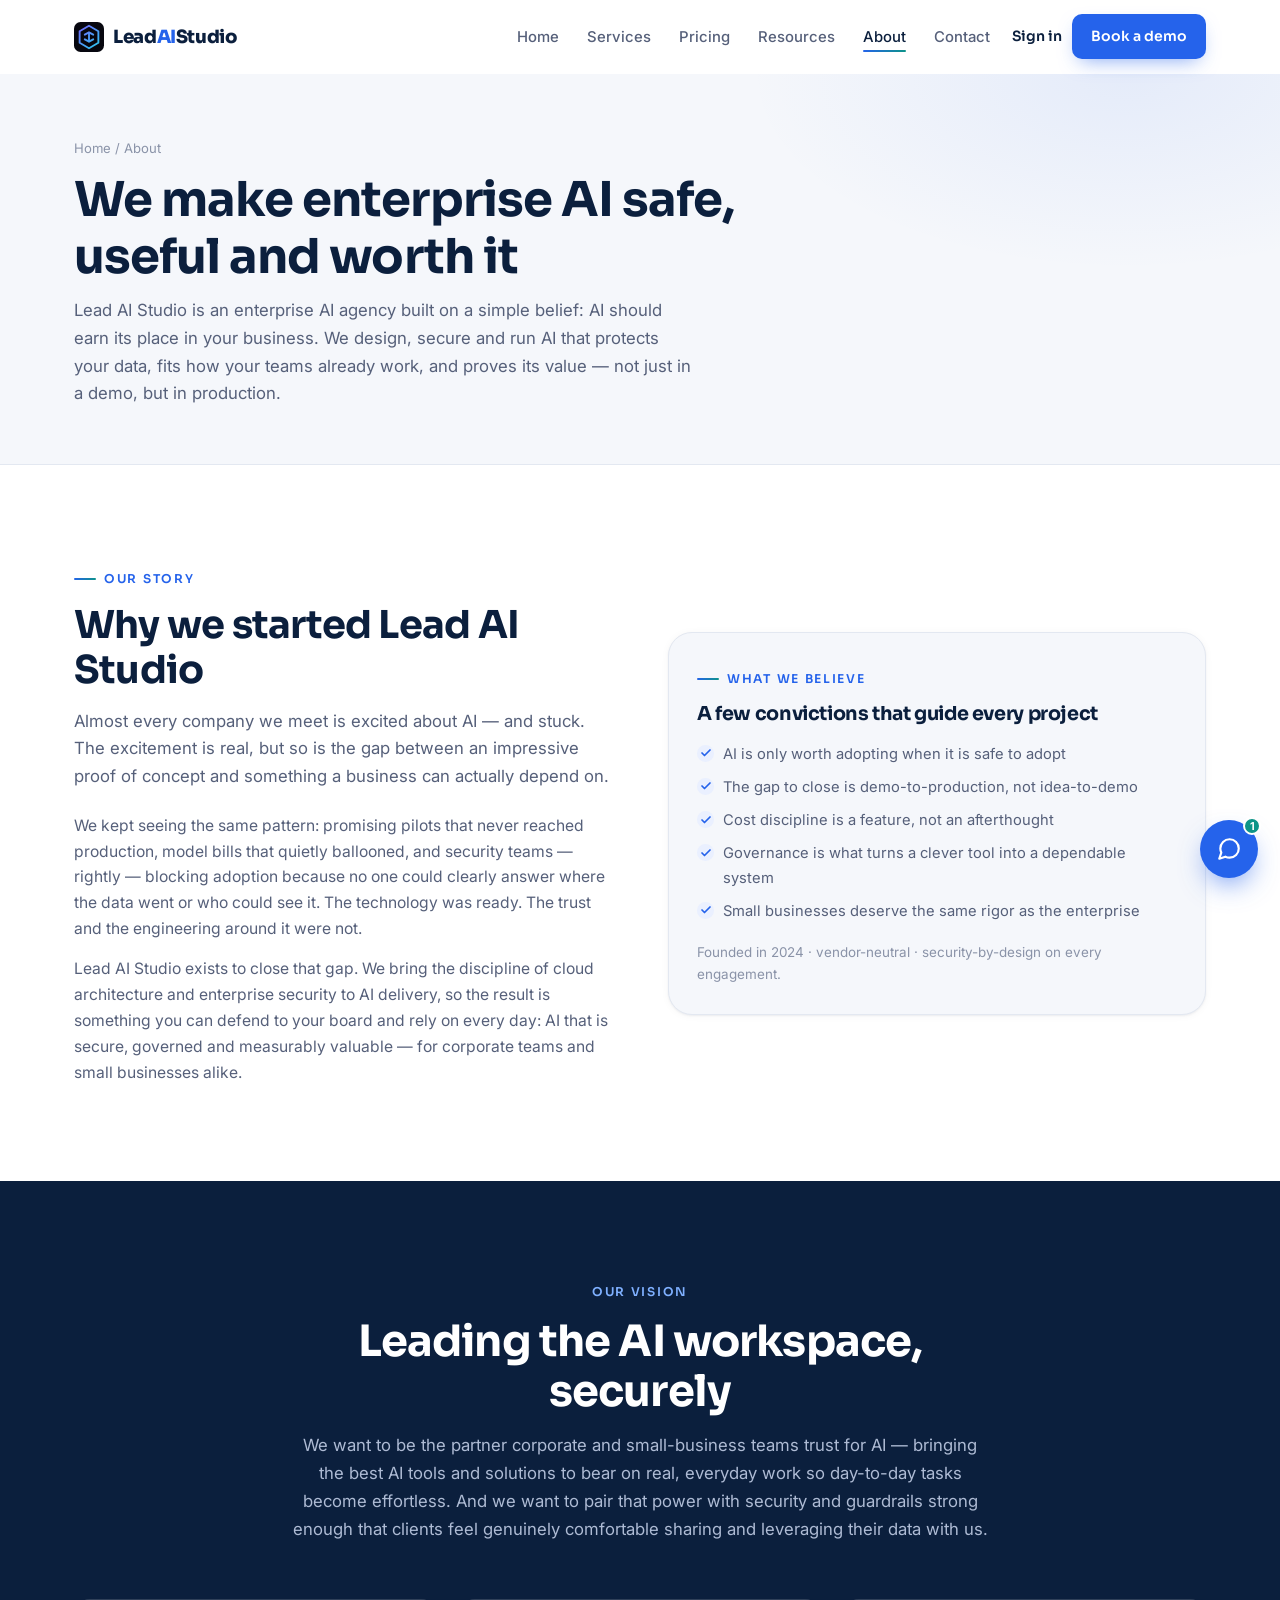
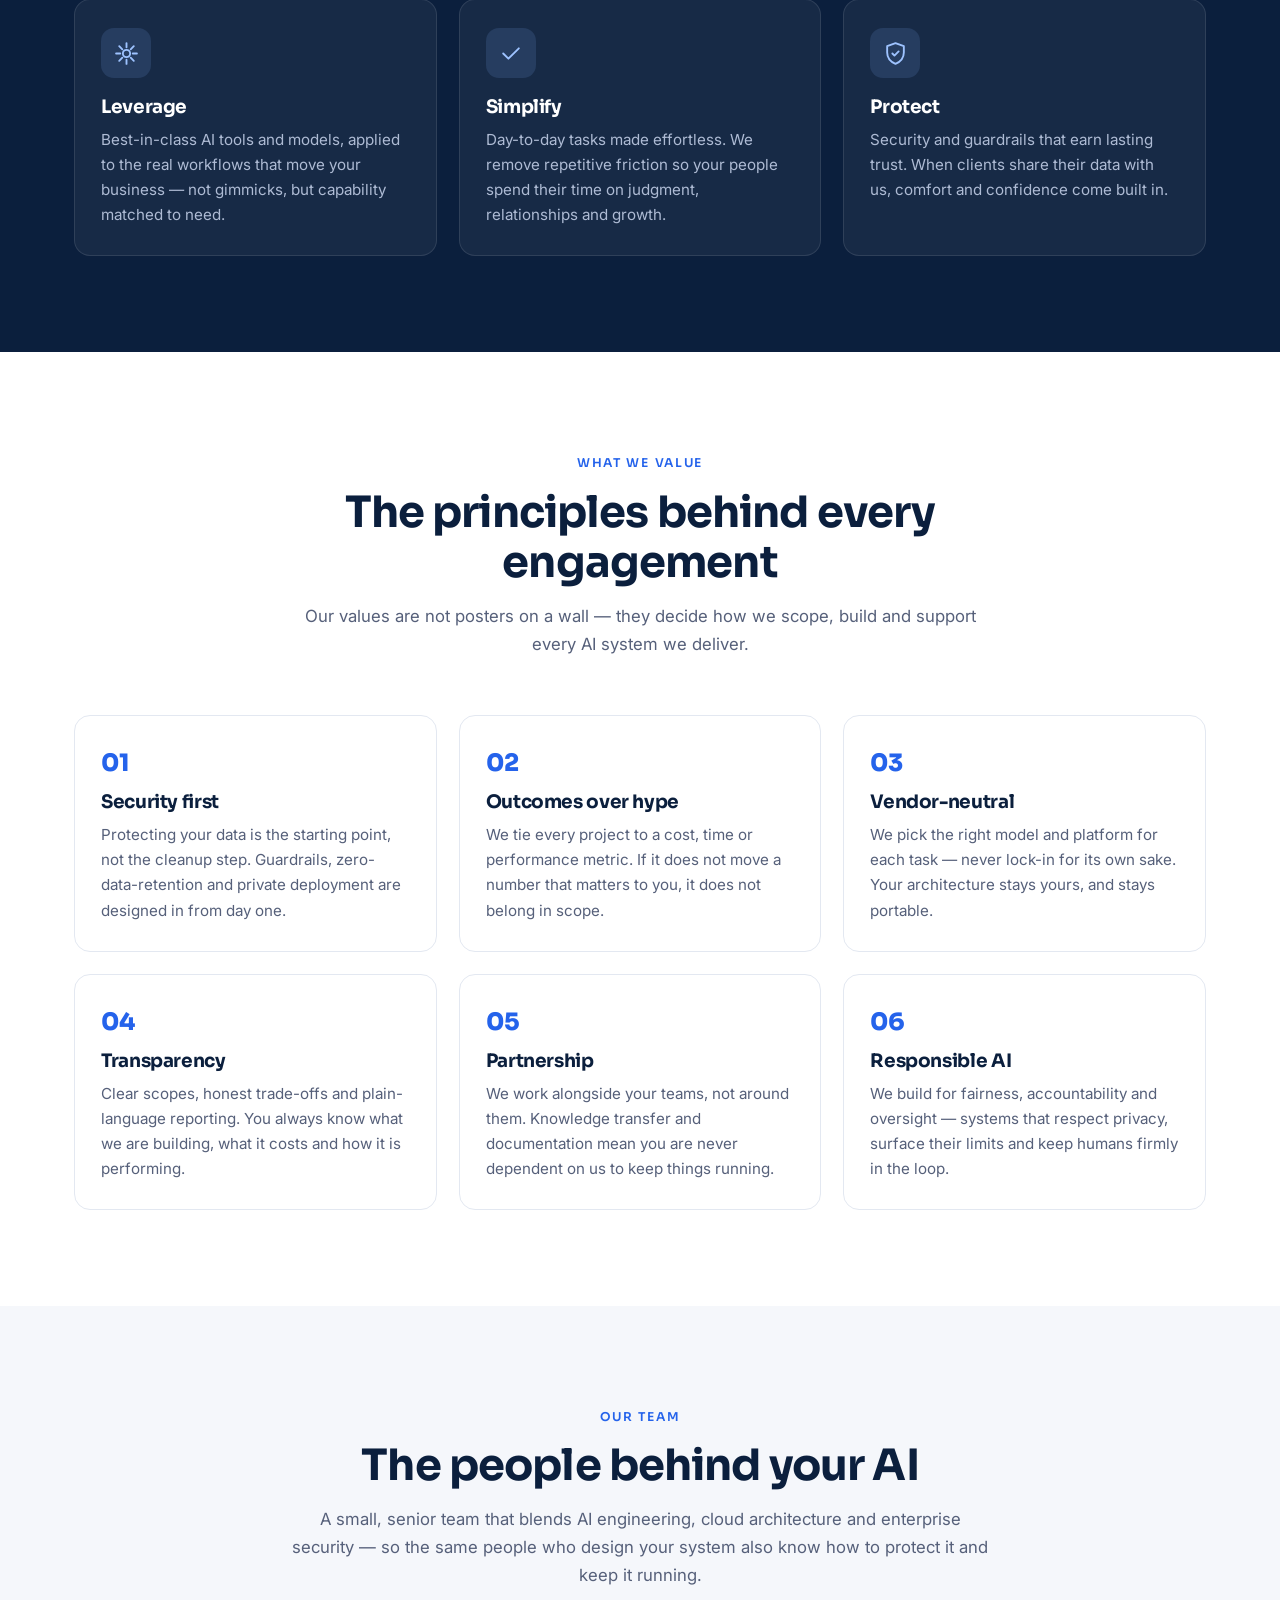
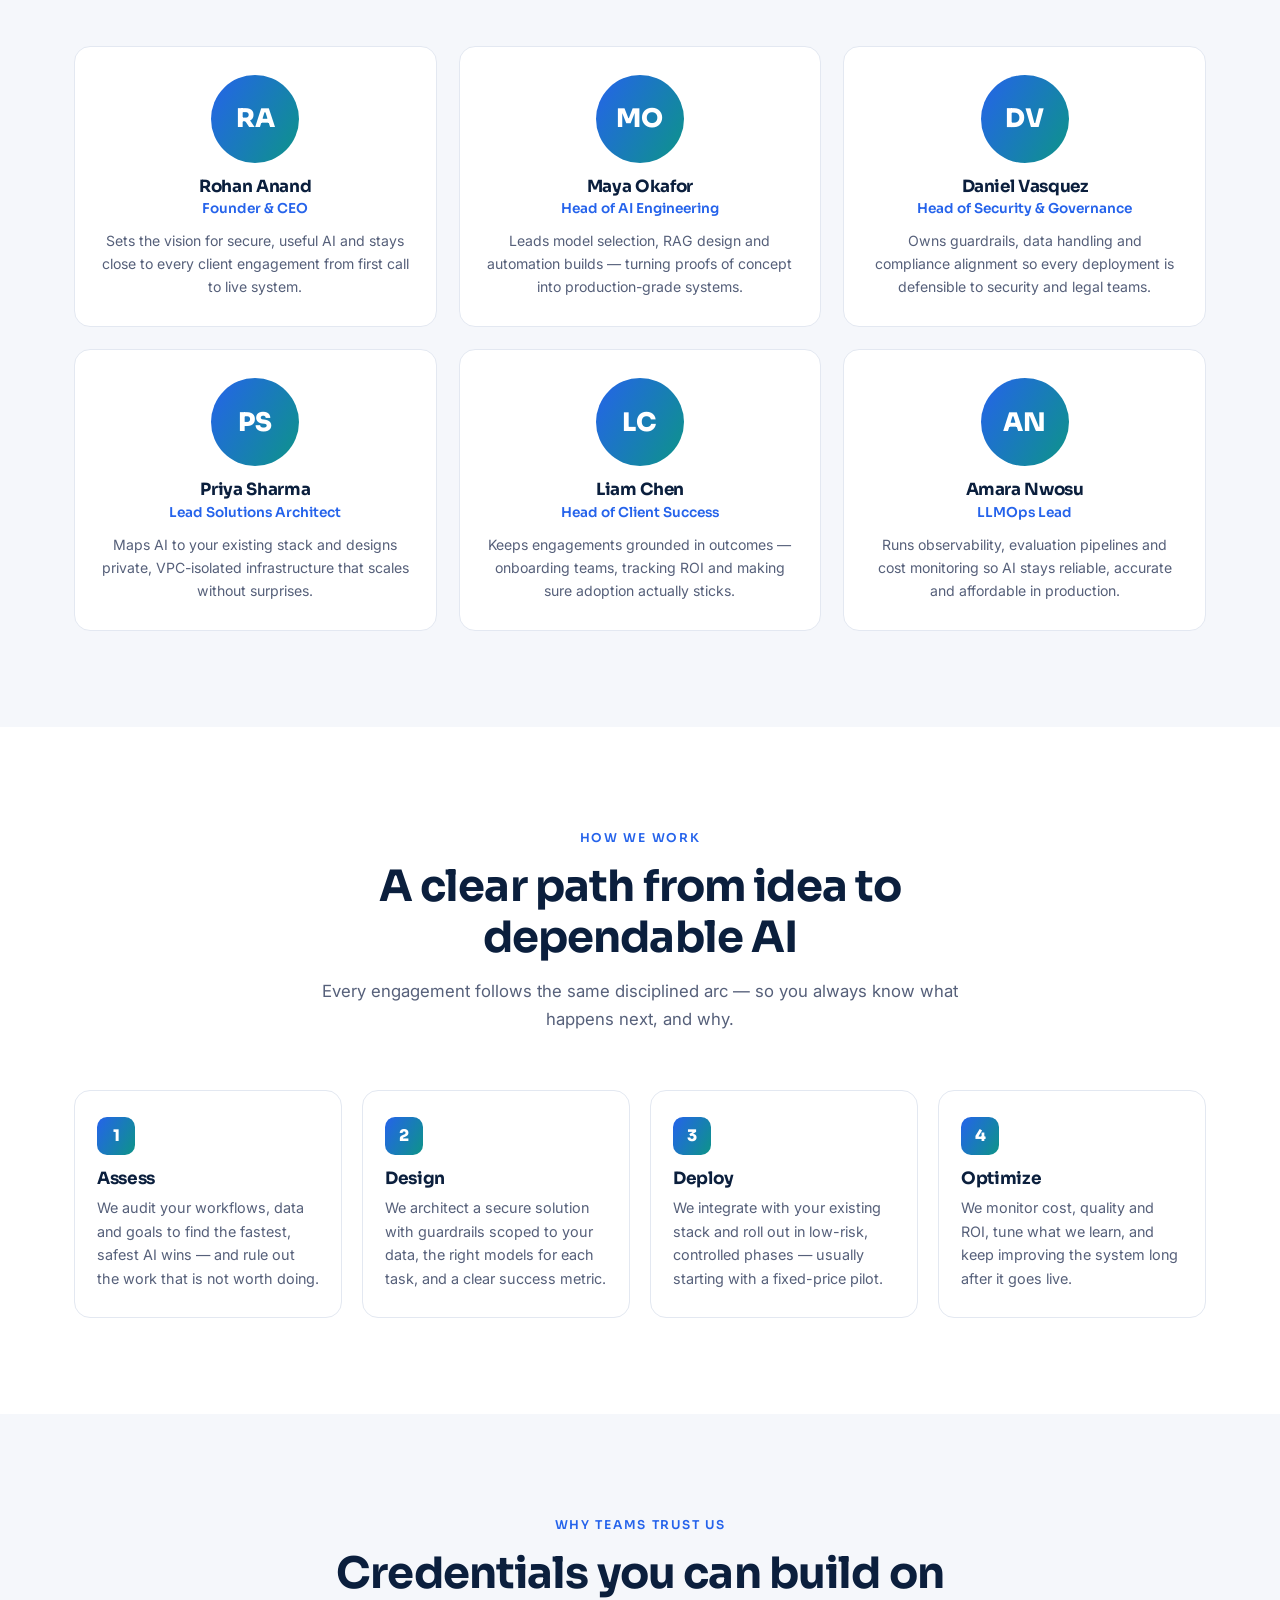
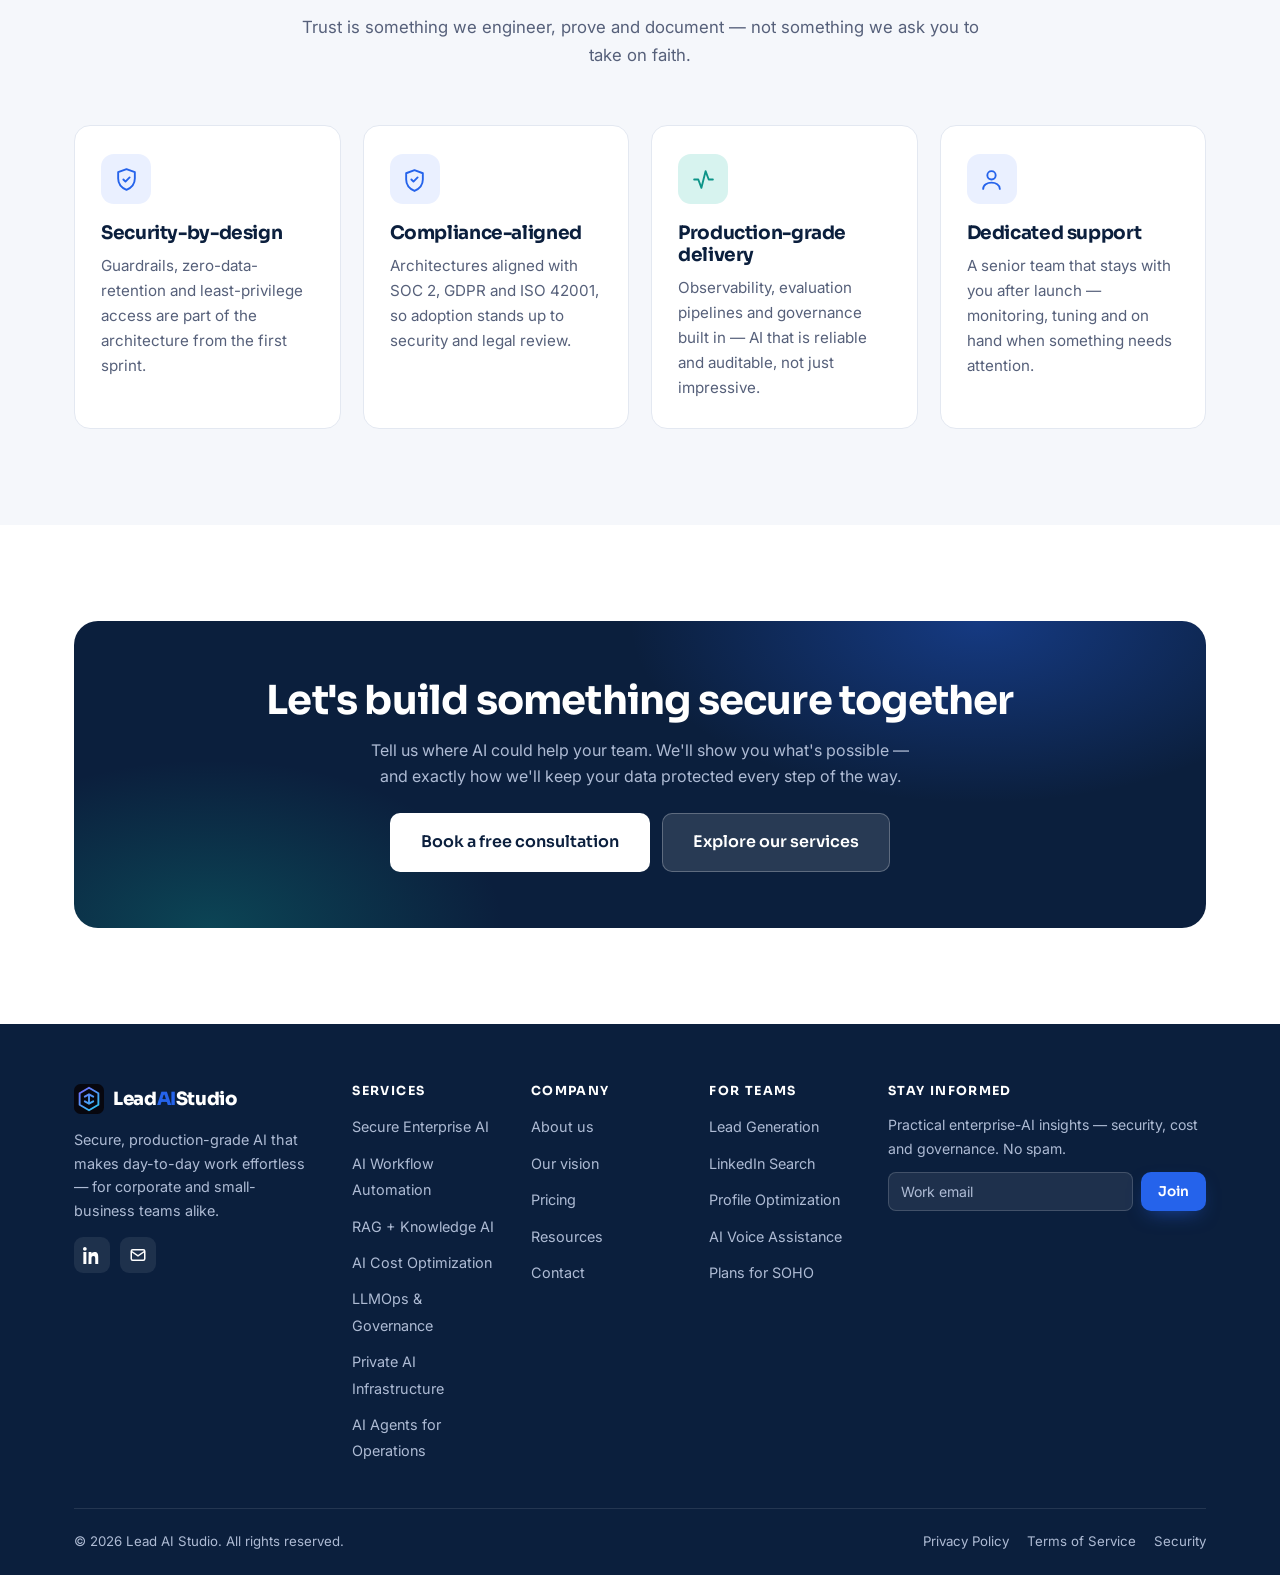
==== about.html @ 86e6932b "first commit" ====
<!DOCTYPE html>
<html lang="en">
<head>
  <meta charset="UTF-8" />
  <meta name="viewport" content="width=device-width, initial-scale=1.0" />
  <meta name="theme-color" content="#0b1f3d" />

  <title>About Lead AI Studio | Secure Enterprise AI, Built on Trust</title>
  <meta name="description" content="Meet Lead AI Studio — an enterprise AI agency closing the gap between demo and production with secure, governed, measurably valuable AI for corporate and SOHO teams." />
  <meta name="keywords" content="about Lead AI Studio, enterprise AI agency, secure AI partner, AI governance team, AI engineering, AI vision, AI values, responsible AI" />
  <meta name="author" content="Lead AI Studio" />
  <meta name="robots" content="index, follow, max-image-preview:large" />
  <link rel="canonical" href="https://www.leadaistudio.com/about.html" />

  <meta property="og:type" content="website" />
  <meta property="og:site_name" content="Lead AI Studio" />
  <meta property="og:title" content="About Lead AI Studio | Secure Enterprise AI, Built on Trust" />
  <meta property="og:description" content="We make enterprise AI safe, useful and worth it — closing the gap between demo and production with secure, governed AI for corporate and small-business teams." />
  <meta property="og:url" content="https://www.leadaistudio.com/about.html" />
  <meta property="og:image" content="https://www.leadaistudio.com/assets/img/og-cover.png" />
  <meta property="og:locale" content="en_US" />
  <meta name="twitter:card" content="summary_large_image" />
  <meta name="twitter:title" content="About Lead AI Studio | Secure Enterprise AI, Built on Trust" />
  <meta name="twitter:description" content="An enterprise AI agency built on trust — secure, governed and measurably valuable AI for corporate and small-business teams." />
  <meta name="twitter:image" content="https://www.leadaistudio.com/assets/img/og-cover.png" />

  <link rel="icon" href="favicon.svg" type="image/svg+xml" />
  <link rel="apple-touch-icon" href="favicon.svg" />
  <link rel="manifest" href="site.webmanifest" />

  <link rel="preconnect" href="https://fonts.googleapis.com" />
  <link rel="preconnect" href="https://fonts.gstatic.com" crossorigin />
  <link rel="stylesheet" href="https://fonts.googleapis.com/css2?family=Sora:wght@400;500;600;700;800&family=Inter:wght@400;500;600&display=swap" />
  <link rel="stylesheet" href="assets/css/styles.css" />

  <script type="application/ld+json">
  {
    "@context": "https://schema.org",
    "@type": "BreadcrumbList",
    "itemListElement": [
      { "@type": "ListItem", "position": 1, "name": "Home", "item": "https://www.leadaistudio.com/" },
      { "@type": "ListItem", "position": 2, "name": "About", "item": "https://www.leadaistudio.com/about.html" }
    ]
  }
  </script>
  <script type="application/ld+json">
  {
    "@context": "https://schema.org",
    "@type": "AboutPage",
    "name": "About Lead AI Studio",
    "url": "https://www.leadaistudio.com/about.html",
    "description": "How and why Lead AI Studio builds secure, governed and measurably valuable enterprise AI for corporate and small-business teams.",
    "mainEntity": {
      "@type": "Organization",
      "name": "Lead AI Studio",
      "url": "https://www.leadaistudio.com/",
      "logo": "https://www.leadaistudio.com/favicon.svg",
      "description": "Lead AI Studio is an enterprise AI agency delivering secure, production-grade AI: workflow automation, RAG knowledge AI, LLM cost optimization, LLMOps governance, private AI infrastructure and AI agents for operations.",
      "slogan": "Leading the AI workspace, securely.",
      "foundingDate": "2024",
      "knowsAbout": ["Enterprise AI", "AI security and guardrails", "LLMOps", "AI governance", "Cloud architecture", "AI cost optimization"],
      "sameAs": ["https://www.linkedin.com/company/lead-ai-studio"],
      "contactPoint": {
        "@type": "ContactPoint",
        "contactType": "Sales",
        "email": "hello@leadaistudio.com",
        "availableLanguage": ["English"]
      }
    }
  }
  </script>
</head>

<body>
  <a class="skip-link" href="#main">Skip to main content</a>

  <!-- ===================== HEADER ===================== -->
  <header class="site-header">
    <div class="container header-inner">
      <a class="brand" href="index.html" aria-label="Lead AI Studio home">
        <img src="favicon.svg" alt="" width="30" height="30" />
        <span class="brand-name">Lead<span class="brand-accent">AI</span>Studio</span>
      </a>
      <nav class="nav" aria-label="Primary">
        <ul class="nav-list">
          <li><a href="index.html">Home</a></li>
          <li><a href="services.html">Services</a></li>
          <li><a href="pricing.html">Pricing</a></li>
          <li><a href="resources.html">Resources</a></li>
          <li><a href="about.html" class="active">About</a></li>
          <li><a href="contact.html">Contact</a></li>
        </ul>
      </nav>
      <div class="header-actions">
        <a class="header-login" href="contact.html">Sign in</a>
        <a class="btn btn-primary" href="contact.html">Book a demo</a>
      </div>
      <button class="nav-toggle" aria-label="Toggle menu" aria-expanded="false">
        <span></span><span></span><span></span>
      </button>
    </div>
  </header>

  <main id="main">
    <!-- ===================== PAGE HERO ===================== -->
    <section class="page-hero">
      <div class="container">
        <nav class="breadcrumb" aria-label="Breadcrumb">
          <a href="index.html">Home</a> / <span>About</span>
        </nav>
        <h1>We make enterprise AI safe, useful and worth it</h1>
        <p>
          Lead AI Studio is an enterprise AI agency built on a simple belief: AI should
          earn its place in your business. We design, secure and run AI that protects your
          data, fits how your teams already work, and proves its value — not just in a demo,
          but in production.
        </p>
      </div>
    </section>

    <!-- ===================== MISSION / STORY ===================== -->
    <section class="section">
      <div class="container">
        <div class="split">
          <div class="reveal">
            <span class="eyebrow">Our story</span>
            <h2>Why we started Lead AI Studio</h2>
            <p class="section-lead">
              Almost every company we meet is excited about AI — and stuck. The excitement
              is real, but so is the gap between an impressive proof of concept and something
              a business can actually depend on.
            </p>
            <p style="color:var(--slate);font-size:.98rem;margin-bottom:14px">
              We kept seeing the same pattern: promising pilots that never reached production,
              model bills that quietly ballooned, and security teams — rightly — blocking
              adoption because no one could clearly answer where the data went or who could
              see it. The technology was ready. The trust and the engineering around it
              were not.
            </p>
            <p style="color:var(--slate);font-size:.98rem">
              Lead AI Studio exists to close that gap. We bring the discipline of cloud
              architecture and enterprise security to AI delivery, so the result is something
              you can defend to your board and rely on every day: AI that is secure, governed
              and measurably valuable — for corporate teams and small businesses alike.
            </p>
          </div>
          <div class="media-card reveal reveal-d1">
            <span class="eyebrow">What we believe</span>
            <h3 style="font-size:1.2rem;margin-bottom:16px">A few convictions that guide every project</h3>
            <ul class="feature-list">
              <li>AI is only worth adopting when it is safe to adopt</li>
              <li>The gap to close is demo-to-production, not idea-to-demo</li>
              <li>Cost discipline is a feature, not an afterthought</li>
              <li>Governance is what turns a clever tool into a dependable system</li>
              <li>Small businesses deserve the same rigor as the enterprise</li>
            </ul>
            <p style="color:var(--mute);font-size:.84rem;margin-top:18px">
              Founded in 2024 · vendor-neutral · security-by-design on every engagement.
            </p>
          </div>
        </div>
      </div>
    </section>

    <!-- ===================== VISION ===================== -->
    <section class="section band-dark" id="vision">
      <div class="container">
        <div class="section-head reveal">
          <span class="eyebrow">Our vision</span>
          <h2>Leading the AI workspace, securely</h2>
          <p class="section-lead">
            We want to be the partner corporate and small-business teams trust for AI —
            bringing the best AI tools and solutions to bear on real, everyday work so
            day-to-day tasks become effortless. And we want to pair that power with security
            and guardrails strong enough that clients feel genuinely comfortable sharing
            and leveraging their data with us.
          </p>
        </div>
        <div class="grid grid-3">
          <div class="card reveal" style="background:rgba(255,255,255,.05);border-color:rgba(255,255,255,.1)">
            <div class="card-icon" style="background:rgba(127,176,255,.14);color:#9ec3ff">
              <svg viewBox="0 0 24 24" fill="none" stroke="currentColor" stroke-width="1.8" stroke-linecap="round" stroke-linejoin="round"><path d="M12 2v4M12 18v4M2 12h4M18 12h4M5 5l3 3M16 16l3 3M19 5l-3 3M8 16l-3 3"/><circle cx="12" cy="12" r="3.5"/></svg>
            </div>
            <h3 style="color:#fff">Leverage</h3>
            <p style="color:var(--on-dark-soft)">Best-in-class AI tools and models, applied to the real workflows that move your business — not gimmicks, but capability matched to need.</p>
          </div>
          <div class="card reveal reveal-d1" style="background:rgba(255,255,255,.05);border-color:rgba(255,255,255,.1)">
            <div class="card-icon" style="background:rgba(127,176,255,.14);color:#9ec3ff">
              <svg viewBox="0 0 24 24" fill="none" stroke="currentColor" stroke-width="1.8" stroke-linecap="round" stroke-linejoin="round"><path d="M5 12l5 5L20 7"/></svg>
            </div>
            <h3 style="color:#fff">Simplify</h3>
            <p style="color:var(--on-dark-soft)">Day-to-day tasks made effortless. We remove repetitive friction so your people spend their time on judgment, relationships and growth.</p>
          </div>
          <div class="card reveal reveal-d2" style="background:rgba(255,255,255,.05);border-color:rgba(255,255,255,.1)">
            <div class="card-icon" style="background:rgba(127,176,255,.14);color:#9ec3ff">
              <svg viewBox="0 0 24 24" fill="none" stroke="currentColor" stroke-width="1.8" stroke-linecap="round" stroke-linejoin="round"><path d="M12 2 4 5v6c0 5 3.5 9 8 11 4.5-2 8-6 8-11V5l-8-3Z"/><path d="m9 12 2 2 4-4"/></svg>
            </div>
            <h3 style="color:#fff">Protect</h3>
            <p style="color:var(--on-dark-soft)">Security and guardrails that earn lasting trust. When clients share their data with us, comfort and confidence come built in.</p>
          </div>
        </div>
      </div>
    </section>

    <!-- ===================== VALUES ===================== -->
    <section class="section">
      <div class="container">
        <div class="section-head reveal">
          <span class="eyebrow">What we value</span>
          <h2>The principles behind every engagement</h2>
          <p class="section-lead">
            Our values are not posters on a wall — they decide how we scope, build and
            support every AI system we deliver.
          </p>
        </div>
        <div class="grid grid-3">
          <div class="card value-card reveal">
            <div class="card-num">01</div>
            <h3>Security first</h3>
            <p>Protecting your data is the starting point, not the cleanup step. Guardrails, zero-data-retention and private deployment are designed in from day one.</p>
          </div>
          <div class="card value-card reveal reveal-d1">
            <div class="card-num">02</div>
            <h3>Outcomes over hype</h3>
            <p>We tie every project to a cost, time or performance metric. If it does not move a number that matters to you, it does not belong in scope.</p>
          </div>
          <div class="card value-card reveal reveal-d2">
            <div class="card-num">03</div>
            <h3>Vendor-neutral</h3>
            <p>We pick the right model and platform for each task — never lock-in for its own sake. Your architecture stays yours, and stays portable.</p>
          </div>
          <div class="card value-card reveal">
            <div class="card-num">04</div>
            <h3>Transparency</h3>
            <p>Clear scopes, honest trade-offs and plain-language reporting. You always know what we are building, what it costs and how it is performing.</p>
          </div>
          <div class="card value-card reveal reveal-d1">
            <div class="card-num">05</div>
            <h3>Partnership</h3>
            <p>We work alongside your teams, not around them. Knowledge transfer and documentation mean you are never dependent on us to keep things running.</p>
          </div>
          <div class="card value-card reveal reveal-d2">
            <div class="card-num">06</div>
            <h3>Responsible AI</h3>
            <p>We build for fairness, accountability and oversight — systems that respect privacy, surface their limits and keep humans firmly in the loop.</p>
          </div>
        </div>
      </div>
    </section>

    <!-- ===================== TEAM ===================== -->
    <section class="section bg-soft">
      <div class="container">
        <div class="section-head reveal">
          <span class="eyebrow">Our team</span>
          <h2>The people behind your AI</h2>
          <p class="section-lead">
            A small, senior team that blends AI engineering, cloud architecture and
            enterprise security — so the same people who design your system also know
            how to protect it and keep it running.
          </p>
        </div>
        <div class="grid grid-3">
          <div class="card team-card reveal">
            <div class="team-avatar">RA</div>
            <h3>Rohan Anand</h3>
            <p class="role">Founder &amp; CEO</p>
            <p>Sets the vision for secure, useful AI and stays close to every client engagement from first call to live system.</p>
          </div>
          <div class="card team-card reveal reveal-d1">
            <div class="team-avatar">MO</div>
            <h3>Maya Okafor</h3>
            <p class="role">Head of AI Engineering</p>
            <p>Leads model selection, RAG design and automation builds — turning proofs of concept into production-grade systems.</p>
          </div>
          <div class="card team-card reveal reveal-d2">
            <div class="team-avatar">DV</div>
            <h3>Daniel Vasquez</h3>
            <p class="role">Head of Security &amp; Governance</p>
            <p>Owns guardrails, data handling and compliance alignment so every deployment is defensible to security and legal teams.</p>
          </div>
          <div class="card team-card reveal">
            <div class="team-avatar">PS</div>
            <h3>Priya Sharma</h3>
            <p class="role">Lead Solutions Architect</p>
            <p>Maps AI to your existing stack and designs private, VPC-isolated infrastructure that scales without surprises.</p>
          </div>
          <div class="card team-card reveal reveal-d1">
            <div class="team-avatar">LC</div>
            <h3>Liam Chen</h3>
            <p class="role">Head of Client Success</p>
            <p>Keeps engagements grounded in outcomes — onboarding teams, tracking ROI and making sure adoption actually sticks.</p>
          </div>
          <div class="card team-card reveal reveal-d2">
            <div class="team-avatar">AN</div>
            <h3>Amara Nwosu</h3>
            <p class="role">LLMOps Lead</p>
            <p>Runs observability, evaluation pipelines and cost monitoring so AI stays reliable, accurate and affordable in production.</p>
          </div>
        </div>
      </div>
    </section>

    <!-- ===================== HOW WE WORK ===================== -->
    <section class="section">
      <div class="container">
        <div class="section-head reveal">
          <span class="eyebrow">How we work</span>
          <h2>A clear path from idea to dependable AI</h2>
          <p class="section-lead">
            Every engagement follows the same disciplined arc — so you always know what
            happens next, and why.
          </p>
        </div>
        <div class="steps">
          <div class="step reveal">
            <div class="step-num">1</div>
            <h3>Assess</h3>
            <p>We audit your workflows, data and goals to find the fastest, safest AI wins — and rule out the work that is not worth doing.</p>
          </div>
          <div class="step reveal reveal-d1">
            <div class="step-num">2</div>
            <h3>Design</h3>
            <p>We architect a secure solution with guardrails scoped to your data, the right models for each task, and a clear success metric.</p>
          </div>
          <div class="step reveal reveal-d2">
            <div class="step-num">3</div>
            <h3>Deploy</h3>
            <p>We integrate with your existing stack and roll out in low-risk, controlled phases — usually starting with a fixed-price pilot.</p>
          </div>
          <div class="step reveal reveal-d3">
            <div class="step-num">4</div>
            <h3>Optimize</h3>
            <p>We monitor cost, quality and ROI, tune what we learn, and keep improving the system long after it goes live.</p>
          </div>
        </div>
      </div>
    </section>

    <!-- ===================== TRUST / CREDENTIALS ===================== -->
    <section class="section bg-soft">
      <div class="container">
        <div class="section-head reveal">
          <span class="eyebrow">Why teams trust us</span>
          <h2>Credentials you can build on</h2>
          <p class="section-lead">
            Trust is something we engineer, prove and document — not something we ask you
            to take on faith.
          </p>
        </div>
        <div class="grid grid-4">
          <div class="card reveal">
            <div class="card-icon"><svg viewBox="0 0 24 24" fill="none" stroke="currentColor" stroke-width="1.8" stroke-linecap="round" stroke-linejoin="round"><path d="M12 2 4 5v6c0 5 3.5 9 8 11 4.5-2 8-6 8-11V5l-8-3Z"/><path d="m9 12 2 2 4-4"/></svg></div>
            <h3>Security-by-design</h3>
            <p>Guardrails, zero-data-retention and least-privilege access are part of the architecture from the first sprint.</p>
          </div>
          <div class="card reveal reveal-d1">
            <div class="card-icon"><svg viewBox="0 0 24 24" fill="none" stroke="currentColor" stroke-width="1.8" stroke-linecap="round" stroke-linejoin="round"><path d="M9 12l2 2 4-4"/><path d="M12 3 4 6v6c0 5 3.5 9 8 11 4.5-2 8-6 8-11V6l-8-3Z"/></svg></div>
            <h3>Compliance-aligned</h3>
            <p>Architectures aligned with SOC 2, GDPR and ISO 42001, so adoption stands up to security and legal review.</p>
          </div>
          <div class="card reveal reveal-d2">
            <div class="card-icon teal"><svg viewBox="0 0 24 24" fill="none" stroke="currentColor" stroke-width="1.8" stroke-linecap="round" stroke-linejoin="round"><path d="M3 12h4l3 8 4-16 3 8h4"/></svg></div>
            <h3>Production-grade delivery</h3>
            <p>Observability, evaluation pipelines and governance built in — AI that is reliable and auditable, not just impressive.</p>
          </div>
          <div class="card reveal reveal-d3">
            <div class="card-icon"><svg viewBox="0 0 24 24" fill="none" stroke="currentColor" stroke-width="1.8" stroke-linecap="round" stroke-linejoin="round"><circle cx="12" cy="8" r="4"/><path d="M4 21c0-4 4-6 8-6s8 2 8 6"/></svg></div>
            <h3>Dedicated support</h3>
            <p>A senior team that stays with you after launch — monitoring, tuning and on hand when something needs attention.</p>
          </div>
        </div>
      </div>
    </section>

    <!-- ===================== CTA ===================== -->
    <section class="section">
      <div class="container">
        <div class="cta-band reveal">
          <h2>Let's build something secure together</h2>
          <p>Tell us where AI could help your team. We'll show you what's possible — and exactly how we'll keep your data protected every step of the way.</p>
          <div class="cta-actions">
            <a class="btn btn-white btn-lg" href="contact.html">Book a free consultation</a>
            <a class="btn btn-light btn-lg" href="services.html">Explore our services</a>
          </div>
        </div>
      </div>
    </section>
  </main>

  <!-- ===================== FOOTER ===================== -->
  <footer class="site-footer">
    <div class="container">
      <div class="footer-grid">
        <div class="footer-brand">
          <a class="brand" href="index.html" aria-label="Lead AI Studio home">
            <img src="favicon.svg" alt="" width="30" height="30" />
            <span class="brand-name">Lead<span class="brand-accent">AI</span>Studio</span>
          </a>
          <p>Secure, production-grade AI that makes day-to-day work effortless — for corporate and small-business teams alike.</p>
          <div class="footer-social">
            <a href="https://www.linkedin.com/company/lead-ai-studio" target="_blank" rel="noopener" aria-label="LinkedIn">
              <svg viewBox="0 0 24 24" fill="currentColor"><path d="M4.98 3.5A2.5 2.5 0 1 1 0 3.5a2.5 2.5 0 0 1 4.98 0ZM.5 8h4V24h-4Zm7 0h3.8v2.2h.05c.53-1 1.83-2.2 3.95-2.2 4.2 0 5 2.77 5 6.37V24h-4v-7c0-1.67-.03-3.8-2.32-3.8-2.32 0-2.68 1.8-2.68 3.67V24h-4Z"/></svg>
            </a>
            <a href="mailto:hello@leadaistudio.com" aria-label="Email">
              <svg viewBox="0 0 24 24" fill="none" stroke="currentColor" stroke-width="2"><rect x="3" y="5" width="18" height="14" rx="2"/><path d="m3 7 9 6 9-6"/></svg>
            </a>
          </div>
        </div>
        <nav class="footer-col" aria-label="Services">
          <h3>Services</h3>
          <ul>
            <li><a href="services.html#secure-ai">Secure Enterprise AI</a></li>
            <li><a href="services.html#automation">AI Workflow Automation</a></li>
            <li><a href="services.html#rag">RAG + Knowledge AI</a></li>
            <li><a href="services.html#cost">AI Cost Optimization</a></li>
            <li><a href="services.html#llmops">LLMOps &amp; Governance</a></li>
            <li><a href="services.html#infrastructure">Private AI Infrastructure</a></li>
            <li><a href="services.html#agents">AI Agents for Operations</a></li>
          </ul>
        </nav>
        <nav class="footer-col" aria-label="Company">
          <h3>Company</h3>
          <ul>
            <li><a href="about.html">About us</a></li>
            <li><a href="about.html#vision">Our vision</a></li>
            <li><a href="pricing.html">Pricing</a></li>
            <li><a href="resources.html">Resources</a></li>
            <li><a href="contact.html">Contact</a></li>
          </ul>
        </nav>
        <nav class="footer-col" aria-label="Solutions">
          <h3>For teams</h3>
          <ul>
            <li><a href="services.html#growth">Lead Generation</a></li>
            <li><a href="services.html#growth">LinkedIn Search</a></li>
            <li><a href="services.html#growth">Profile Optimization</a></li>
            <li><a href="services.html#growth">AI Voice Assistance</a></li>
            <li><a href="pricing.html">Plans for SOHO</a></li>
          </ul>
        </nav>
        <div class="footer-col footer-news">
          <h3>Stay informed</h3>
          <p>Practical enterprise-AI insights — security, cost and governance. No spam.</p>
          <form data-validate data-success="You're subscribed — thank you!">
            <input type="email" placeholder="Work email" aria-label="Work email" required />
            <button class="btn btn-primary btn-sm" type="submit">Join</button>
          </form>
          <p class="form-note" style="margin-top:8px"></p>
        </div>
      </div>
    </div>
    <div class="container">
      <div class="footer-bottom">
        <p>&copy; <span data-year>2026</span> Lead AI Studio. All rights reserved.</p>
        <div class="footer-legal">
          <a href="#">Privacy Policy</a>
          <a href="#">Terms of Service</a>
          <a href="#">Security</a>
        </div>
      </div>
    </div>
  </footer>

  <script src="assets/js/main.js" defer></script>
  <script src="assets/js/chatbot.js" defer></script>
</body>
</html>
---- assets/css/styles.css ----
/* ===================================================================
   Lead AI Studio — design system (light corporate theme)
   Covers every page: home, services, pricing, about, resources, contact
   =================================================================== */

:root {
  /* surfaces */
  --bg:        #ffffff;
  --bg-soft:   #f5f7fb;
  --bg-tint:   #eef2fc;
  --navy:      #0b1f3d;   /* dark sections + headings */
  --navy-2:    #112a52;

  /* text */
  --ink:       #1a2336;
  --slate:     #56607a;
  --mute:      #8a93a8;
  --on-dark:   #e8eef9;
  --on-dark-soft: #aebbd4;

  /* brand */
  --blue:      #2563eb;
  --blue-700:  #1d4ed8;
  --blue-50:   #eaf0ff;
  --teal:      #0d9488;
  --amber:     #d97706;

  /* lines */
  --border:    #e3e8f1;
  --border-2:  #d3dae7;

  --grad:      linear-gradient(120deg, #2563eb 0%, #0d9488 100%);

  --radius:    16px;
  --radius-sm: 10px;
  --radius-lg: 24px;
  --shadow-sm: 0 1px 2px rgba(11, 31, 61, .06), 0 1px 8px rgba(11, 31, 61, .04);
  --shadow:    0 12px 30px -12px rgba(11, 31, 61, .18);
  --shadow-lg: 0 30px 60px -24px rgba(11, 31, 61, .28);

  --maxw:      1180px;
  --ease:      cubic-bezier(.22, 1, .36, 1);

  --font-head: 'Sora', system-ui, -apple-system, sans-serif;
  --font-body: 'Inter', system-ui, -apple-system, sans-serif;
}

/* ------------------------- reset ------------------------- */
*, *::before, *::after { box-sizing: border-box; margin: 0; padding: 0; }
html { scroll-behavior: smooth; -webkit-text-size-adjust: 100%; }
body {
  font-family: var(--font-body);
  background: var(--bg);
  color: var(--ink);
  line-height: 1.65;
  overflow-x: hidden;
  -webkit-font-smoothing: antialiased;
}
img, svg { display: block; max-width: 100%; }
a { color: inherit; text-decoration: none; }
ul { list-style: none; }
button { font-family: inherit; }
h1, h2, h3, h4 { font-family: var(--font-head); line-height: 1.18; font-weight: 700; letter-spacing: -0.02em; color: var(--navy); }
::selection { background: rgba(37, 99, 235, .18); }
:focus-visible { outline: 2px solid var(--blue); outline-offset: 3px; border-radius: 6px; }

.skip-link {
  position: absolute; left: -999px; top: 0; z-index: 999;
  background: var(--blue); color: #fff; padding: 10px 18px; border-radius: 0 0 10px 0;
}
.skip-link:focus { left: 0; }

/* ------------------------- layout helpers ------------------------- */
.container { width: 100%; max-width: var(--maxw); margin: 0 auto; padding: 0 24px; }
.section { padding: 96px 0; position: relative; }
.section-sm { padding: 64px 0; }
.bg-soft { background: var(--bg-soft); }
.bg-tint { background: var(--bg-tint); }

.section-head { max-width: 700px; margin: 0 auto 56px; text-align: center; }
.section-head.left { margin-left: 0; text-align: left; }
.section-head h2 { font-size: clamp(1.85rem, 3.6vw, 2.7rem); margin-bottom: 14px; }
.section-lead { color: var(--slate); font-size: 1.05rem; }

.eyebrow {
  display: inline-flex; align-items: center; gap: 8px;
  font-family: var(--font-head); font-size: .76rem; font-weight: 600;
  letter-spacing: .14em; text-transform: uppercase; color: var(--blue);
  margin-bottom: 14px;
}
.eyebrow::before { content: ""; width: 22px; height: 2px; background: var(--grad); border-radius: 2px; }
.section-head:not(.left) .eyebrow::before { display: none; }

.gradient-text {
  background: var(--grad); -webkit-background-clip: text; background-clip: text;
  -webkit-text-fill-color: transparent; color: transparent;
}

/* ------------------------- buttons ------------------------- */
.btn {
  display: inline-flex; align-items: center; justify-content: center; gap: 8px;
  font-family: var(--font-head); font-weight: 600; font-size: .95rem;
  padding: 13px 24px; border-radius: 10px; cursor: pointer; border: 1.5px solid transparent;
  transition: transform .2s var(--ease), box-shadow .2s var(--ease), background .2s, color .2s;
  white-space: nowrap;
}
.btn svg { width: 18px; height: 18px; }
.btn-primary { background: var(--blue); color: #fff; box-shadow: 0 8px 20px -8px rgba(37, 99, 235, .6); }
.btn-primary:hover { background: var(--blue-700); transform: translateY(-2px); box-shadow: 0 12px 26px -8px rgba(37, 99, 235, .7); }
.btn-outline { background: #fff; color: var(--navy); border-color: var(--border-2); }
.btn-outline:hover { border-color: var(--blue); color: var(--blue); transform: translateY(-2px); }
.btn-light { background: rgba(255,255,255,.12); color: #fff; border-color: rgba(255,255,255,.25); }
.btn-light:hover { background: rgba(255,255,255,.2); transform: translateY(-2px); }
.btn-white { background: #fff; color: var(--navy); }
.btn-white:hover { transform: translateY(-2px); box-shadow: var(--shadow); }
.btn-block { width: 100%; }
.btn-sm { padding: 9px 16px; font-size: .85rem; }
.btn-lg { padding: 15px 30px; font-size: 1rem; }

.link-arrow {
  display: inline-flex; align-items: center; gap: 6px;
  font-family: var(--font-head); font-weight: 600; font-size: .9rem; color: var(--blue);
}
.link-arrow svg { width: 16px; height: 16px; transition: transform .2s var(--ease); }
.link-arrow:hover svg { transform: translateX(4px); }

/* ------------------------- header ------------------------- */
.site-header {
  position: sticky; top: 0; z-index: 100; background: rgba(255, 255, 255, .9);
  backdrop-filter: blur(12px); border-bottom: 1px solid transparent;
  transition: border-color .3s, box-shadow .3s;
}
.site-header.scrolled { border-bottom-color: var(--border); box-shadow: var(--shadow-sm); }
.header-inner { display: flex; align-items: center; gap: 22px; padding: 14px 24px; }

.brand { display: flex; align-items: center; gap: 9px; font-family: var(--font-head); }
.brand-name { font-weight: 800; font-size: 1.14rem; letter-spacing: -.02em; color: var(--navy); }
.brand-accent { color: var(--blue); }

.nav { margin-left: auto; }
.nav-list { display: flex; gap: 28px; }
.nav-list a {
  font-size: .93rem; color: var(--slate); font-weight: 500; position: relative; padding: 4px 0;
  transition: color .2s;
}
.nav-list a:hover, .nav-list a.active { color: var(--navy); }
.nav-list a.active::after {
  content: ""; position: absolute; left: 0; right: 0; bottom: -2px; height: 2px;
  background: var(--grad); border-radius: 2px;
}
.header-actions { display: flex; align-items: center; gap: 10px; }
.header-actions .btn { padding: 10px 18px; font-size: .88rem; }
.header-login { font-family: var(--font-head); font-weight: 600; font-size: .88rem; color: var(--navy); }

.nav-toggle {
  display: none; flex-direction: column; gap: 5px; background: none; border: 0; cursor: pointer; padding: 6px;
}
.nav-toggle span { width: 24px; height: 2px; background: var(--navy); border-radius: 2px; transition: .3s; }
.nav-toggle[aria-expanded="true"] span:nth-child(1) { transform: translateY(7px) rotate(45deg); }
.nav-toggle[aria-expanded="true"] span:nth-child(2) { opacity: 0; }
.nav-toggle[aria-expanded="true"] span:nth-child(3) { transform: translateY(-7px) rotate(-45deg); }

/* ------------------------- hero ------------------------- */
.hero { position: relative; padding: 90px 0 84px; overflow: hidden; }
.hero::before {
  content: ""; position: absolute; inset: 0; z-index: 0; pointer-events: none;
  background:
    radial-gradient(680px 380px at 78% -8%, rgba(37, 99, 235, .12), transparent 70%),
    radial-gradient(560px 320px at 6% 8%, rgba(13, 148, 136, .09), transparent 70%);
}
.hero-inner { position: relative; z-index: 1; display: grid; grid-template-columns: 1.05fr .95fr; gap: 56px; align-items: center; }
.hero-title { font-size: clamp(2.3rem, 4.6vw, 3.6rem); font-weight: 800; margin-bottom: 18px; }
.hero-sub { font-size: clamp(1rem, 1.6vw, 1.16rem); color: var(--slate); max-width: 540px; margin-bottom: 28px; }
.hero-actions { display: flex; gap: 12px; flex-wrap: wrap; margin-bottom: 26px; }
.hero-note { display: flex; align-items: center; gap: 10px; font-size: .86rem; color: var(--mute); }
.hero-note svg { width: 16px; height: 16px; color: var(--teal); }

.pill {
  display: inline-flex; align-items: center; gap: 8px; background: var(--blue-50);
  color: var(--blue-700); font-family: var(--font-head); font-weight: 600; font-size: .78rem;
  padding: 6px 13px; border-radius: 999px; margin-bottom: 20px;
}
.pill .dot { width: 7px; height: 7px; border-radius: 50%; background: var(--teal); }

/* hero visual card */
.hero-visual {
  background: var(--navy); border-radius: var(--radius-lg); padding: 26px;
  box-shadow: var(--shadow-lg); color: var(--on-dark); position: relative;
}
.hero-visual h3 { color: #fff; font-size: 1rem; margin-bottom: 4px; }
.hv-head { display: flex; align-items: center; gap: 10px; margin-bottom: 18px; }
.hv-dot { width: 10px; height: 10px; border-radius: 50%; background: #22c55e; box-shadow: 0 0 0 4px rgba(34,197,94,.18); }
.hv-row {
  display: flex; align-items: center; justify-content: space-between; gap: 12px;
  background: rgba(255,255,255,.06); border: 1px solid rgba(255,255,255,.08);
  border-radius: 12px; padding: 12px 14px; margin-bottom: 10px;
}
.hv-row span { font-size: .86rem; color: var(--on-dark-soft); }
.hv-row strong { font-family: var(--font-head); font-size: .92rem; color: #fff; }
.hv-bar { height: 6px; border-radius: 4px; background: rgba(255,255,255,.1); overflow: hidden; }
.hv-bar i { display: block; height: 100%; background: var(--grad); border-radius: 4px; }
.hv-tag { font-size: .72rem; color: #22c55e; font-weight: 600; }

/* ------------------------- trust / logos ------------------------- */
.logos { padding: 38px 0; border-block: 1px solid var(--border); background: var(--bg-soft); }
.logos p {
  text-align: center; font-family: var(--font-head); font-size: .76rem; letter-spacing: .13em;
  text-transform: uppercase; color: var(--mute); margin-bottom: 18px;
}
.logos-row { display: flex; flex-wrap: wrap; justify-content: center; gap: 14px 30px; }
.logo-chip {
  display: flex; align-items: center; gap: 8px; font-family: var(--font-head);
  font-weight: 700; color: var(--slate); font-size: 1rem; opacity: .85;
}
.logo-chip svg { width: 22px; height: 22px; color: var(--blue); }

/* ------------------------- stat band ------------------------- */
.stats { display: grid; grid-template-columns: repeat(4, 1fr); gap: 22px; }
.stat { text-align: center; padding: 20px; }
.stat strong {
  display: block; font-family: var(--font-head); font-size: clamp(2rem, 4vw, 2.8rem);
  font-weight: 800; color: var(--navy);
}
.stat .gradient-text { -webkit-text-fill-color: transparent; }
.stat span { font-size: .9rem; color: var(--slate); }

/* ------------------------- generic card grid ------------------------- */
.grid { display: grid; gap: 22px; }
.grid-2 { grid-template-columns: repeat(2, 1fr); }
.grid-3 { grid-template-columns: repeat(3, 1fr); }
.grid-4 { grid-template-columns: repeat(4, 1fr); }
.grid-auto { grid-template-columns: repeat(auto-fill, minmax(290px, 1fr)); }

.card {
  background: #fff; border: 1px solid var(--border); border-radius: var(--radius);
  padding: 28px 26px; transition: transform .25s var(--ease), box-shadow .25s, border-color .25s;
}
.card:hover { transform: translateY(-5px); box-shadow: var(--shadow); border-color: var(--border-2); }
.card-icon {
  width: 50px; height: 50px; border-radius: 13px; display: grid; place-items: center;
  background: var(--blue-50); color: var(--blue); margin-bottom: 18px;
}
.card-icon svg { width: 25px; height: 25px; }
.card-icon.teal { background: #d7f3ef; color: var(--teal); }
.card h3 { font-size: 1.16rem; margin-bottom: 9px; }
.card > p { color: var(--slate); font-size: .95rem; }
.card-num {
  font-family: var(--font-head); font-weight: 800; font-size: 1.05rem;
  color: var(--blue); margin-bottom: 8px;
}

.tag {
  display: inline-block; font-family: var(--font-head); font-size: .68rem; font-weight: 700;
  letter-spacing: .08em; text-transform: uppercase; padding: 4px 10px; border-radius: 6px;
}
.tag-blue { background: var(--blue-50); color: var(--blue-700); }
.tag-teal { background: #d7f3ef; color: #0a7d72; }
.tag-amber { background: #fdeccf; color: #b45309; }

.feature-list { margin-top: 16px; }
.feature-list li {
  position: relative; padding-left: 26px; color: var(--slate); font-size: .92rem; margin-top: 9px;
}
.feature-list li::before {
  content: ""; position: absolute; left: 0; top: 3px; width: 17px; height: 17px;
  border-radius: 50%; background: var(--blue-50);
  background-image: url("data:image/svg+xml,%3Csvg xmlns='http://www.w3.org/2000/svg' width='12' height='12' viewBox='0 0 24 24' fill='none' stroke='%232563eb' stroke-width='3.5' stroke-linecap='round' stroke-linejoin='round'%3E%3Cpolyline points='20 6 9 17 4 12'/%3E%3C/svg%3E");
  background-repeat: no-repeat; background-position: center;
}

/* pillar card (services overview) */
.pillar {
  display: flex; flex-direction: column; background: #fff; border: 1px solid var(--border);
  border-radius: var(--radius); padding: 26px; position: relative; overflow: hidden;
  transition: transform .25s var(--ease), box-shadow .25s, border-color .25s;
}
.pillar:hover { transform: translateY(-5px); box-shadow: var(--shadow); border-color: var(--blue); }
.pillar::after {
  content: ""; position: absolute; left: 0; top: 0; bottom: 0; width: 3px;
  background: var(--grad); transform: scaleY(0); transform-origin: top; transition: transform .3s var(--ease);
}
.pillar:hover::after { transform: scaleY(1); }
.pillar .card-icon { margin-bottom: 16px; }
.pillar h3 { font-size: 1.1rem; margin-bottom: 8px; }
.pillar p { color: var(--slate); font-size: .92rem; flex-grow: 1; }
.pillar .chips { display: flex; flex-wrap: wrap; gap: 6px; margin-top: 14px; }
.pillar .chips span {
  font-size: .73rem; color: var(--slate); background: var(--bg-soft);
  border: 1px solid var(--border); border-radius: 6px; padding: 3px 8px;
}

/* ------------------------- split / feature rows ------------------------- */
.split { display: grid; grid-template-columns: 1fr 1fr; gap: 56px; align-items: center; }
.split.reverse > :first-child { order: 2; }
.split h2 { font-size: clamp(1.7rem, 3.2vw, 2.4rem); margin-bottom: 14px; }
.split .section-lead { margin-bottom: 22px; }

.media-card {
  background: var(--bg-soft); border: 1px solid var(--border); border-radius: var(--radius-lg);
  padding: 28px; box-shadow: var(--shadow-sm);
}
.media-card.dark { background: var(--navy); color: var(--on-dark); border-color: var(--navy-2); }
.media-card.dark h3, .media-card.dark h4 { color: #fff; }

/* ------------------------- detailed service block ------------------------- */
.svc-block { padding: 80px 0; border-top: 1px solid var(--border); }
.svc-block:first-of-type { border-top: 0; }
.svc-head { display: flex; align-items: flex-start; gap: 18px; margin-bottom: 12px; }
.svc-head .card-icon { flex-shrink: 0; margin: 0; width: 56px; height: 56px; }
.svc-head h2 { font-size: clamp(1.6rem, 3vw, 2.2rem); }
.svc-grid { display: grid; grid-template-columns: 1.1fr 1fr; gap: 44px; align-items: start; margin-top: 26px; }
.svc-capabilities { display: grid; grid-template-columns: 1fr 1fr; gap: 10px 22px; }

/* ------------------------- security band (dark) ------------------------- */
.band-dark { background: var(--navy); color: var(--on-dark); }
.band-dark h2, .band-dark h3, .band-dark h4 { color: #fff; }
.band-dark .eyebrow { color: #7fb0ff; }
.band-dark .section-lead, .band-dark p { color: var(--on-dark-soft); }
.shield-grid { display: grid; grid-template-columns: repeat(3, 1fr); gap: 18px; }
.shield {
  background: rgba(255,255,255,.05); border: 1px solid rgba(255,255,255,.1);
  border-radius: var(--radius); padding: 24px; transition: background .25s, transform .25s var(--ease);
}
.shield:hover { background: rgba(255,255,255,.09); transform: translateY(-4px); }
.shield .card-icon { background: rgba(127, 176, 255, .14); color: #9ec3ff; margin-bottom: 14px; }
.shield h3 { font-size: 1.02rem; margin-bottom: 7px; }
.shield p { font-size: .88rem; }

/* ------------------------- process steps ------------------------- */
.steps { display: grid; grid-template-columns: repeat(4, 1fr); gap: 20px; }
.step {
  background: #fff; border: 1px solid var(--border); border-radius: var(--radius);
  padding: 26px 22px; position: relative; transition: transform .25s var(--ease), border-color .25s;
}
.step:hover { transform: translateY(-5px); border-color: var(--blue); }
.step-num {
  width: 38px; height: 38px; border-radius: 10px; display: grid; place-items: center;
  background: var(--grad); color: #fff; font-family: var(--font-head); font-weight: 800;
  font-size: 1rem; margin-bottom: 14px;
}
.step h3 { font-size: 1.06rem; margin-bottom: 7px; }
.step p { color: var(--slate); font-size: .9rem; }

/* ------------------------- integrations ------------------------- */
.integrations { display: grid; grid-template-columns: repeat(auto-fill, minmax(132px, 1fr)); gap: 14px; }
.integration {
  display: flex; align-items: center; gap: 10px; background: #fff; border: 1px solid var(--border);
  border-radius: var(--radius-sm); padding: 14px 16px; font-family: var(--font-head);
  font-weight: 600; font-size: .9rem; color: var(--navy);
  transition: transform .2s var(--ease), box-shadow .2s;
}
.integration:hover { transform: translateY(-3px); box-shadow: var(--shadow-sm); }
.integration svg { width: 22px; height: 22px; color: var(--blue); flex-shrink: 0; }

/* ------------------------- demo widgets ------------------------- */
.demo {
  background: #fff; border: 1px solid var(--border); border-radius: var(--radius);
  overflow: hidden; box-shadow: var(--shadow-sm);
}
.demo-bar {
  display: flex; align-items: center; gap: 8px; padding: 12px 16px;
  background: var(--bg-soft); border-bottom: 1px solid var(--border);
}
.demo-bar i { width: 10px; height: 10px; border-radius: 50%; background: var(--border-2); }
.demo-bar i:nth-child(1) { background: #f87171; }
.demo-bar i:nth-child(2) { background: #fbbf24; }
.demo-bar i:nth-child(3) { background: #34d399; }
.demo-bar span { margin-left: 8px; font-size: .8rem; color: var(--mute); font-family: var(--font-head); }
.demo-body { padding: 22px; }
.demo-field { display: flex; flex-direction: column; gap: 6px; margin-bottom: 14px; }
.demo-field label { font-family: var(--font-head); font-weight: 600; font-size: .82rem; color: var(--slate); }
.demo-output { margin-top: 16px; }

/* chat-style transcript (voice demo) */
.transcript { display: flex; flex-direction: column; gap: 10px; }
.bubble { max-width: 84%; padding: 10px 14px; border-radius: 14px; font-size: .9rem; line-height: 1.5; }
.bubble.ai { background: var(--blue-50); color: var(--navy); border-bottom-left-radius: 4px; align-self: flex-start; }
.bubble.user { background: var(--navy); color: #fff; border-bottom-right-radius: 4px; align-self: flex-end; }
.bubble.caption { align-self: center; background: none; color: var(--mute); font-size: .8rem; padding: 2px; }

/* ------------------------- ROI calculator ------------------------- */
.roi {
  display: grid; grid-template-columns: 1fr 1fr; gap: 0;
  border: 1px solid var(--border); border-radius: var(--radius-lg); overflow: hidden;
  box-shadow: var(--shadow);
}
.roi-inputs { padding: 36px; background: #fff; }
.roi-inputs .field { margin-bottom: 18px; }
.roi-range { width: 100%; accent-color: var(--blue); }
.roi-val { font-family: var(--font-head); font-weight: 700; color: var(--blue); }
.roi-result {
  padding: 36px; background: var(--navy); color: var(--on-dark);
  display: flex; flex-direction: column; justify-content: center;
}
.roi-result h3 { color: #fff; }
.roi-big {
  font-family: var(--font-head); font-weight: 800; font-size: clamp(2.2rem, 5vw, 3.2rem);
  color: #fff; margin: 6px 0;
}
.roi-big .gradient-text { background: linear-gradient(120deg,#7fb0ff,#5eead4); -webkit-background-clip: text; background-clip: text; -webkit-text-fill-color: transparent; }
.roi-result .roi-line { display: flex; justify-content: space-between; padding: 9px 0; border-bottom: 1px solid rgba(255,255,255,.1); font-size: .9rem; }
.roi-result .roi-line span:first-child { color: var(--on-dark-soft); }

/* ------------------------- pricing ------------------------- */
.price-toggle {
  display: inline-flex; background: var(--bg-soft); border: 1px solid var(--border);
  border-radius: 999px; padding: 4px; margin: 0 auto 12px; gap: 4px;
}
.price-toggle button {
  border: 0; background: none; cursor: pointer; padding: 9px 22px; border-radius: 999px;
  font-family: var(--font-head); font-weight: 600; font-size: .88rem; color: var(--slate);
  transition: background .2s, color .2s;
}
.price-toggle button.active { background: var(--blue); color: #fff; }
.price-grid { display: grid; grid-template-columns: repeat(3, 1fr); gap: 22px; align-items: start; }
.price-card {
  background: #fff; border: 1px solid var(--border); border-radius: var(--radius);
  padding: 30px 26px; display: flex; flex-direction: column; transition: transform .25s var(--ease), box-shadow .25s;
}
.price-card:hover { transform: translateY(-5px); box-shadow: var(--shadow); }
.price-card.featured { border: 2px solid var(--blue); box-shadow: var(--shadow); position: relative; }
.price-badge {
  position: absolute; top: -13px; left: 50%; transform: translateX(-50%);
  background: var(--grad); color: #fff; font-family: var(--font-head); font-weight: 700;
  font-size: .72rem; letter-spacing: .06em; text-transform: uppercase;
  padding: 5px 14px; border-radius: 999px;
}
.price-card h3 { font-size: 1.2rem; margin-bottom: 4px; }
.price-card .price-for { color: var(--mute); font-size: .85rem; margin-bottom: 16px; }
.price-amount { font-family: var(--font-head); font-weight: 800; font-size: 2.4rem; color: var(--navy); }
.price-amount small { font-size: .9rem; font-weight: 500; color: var(--mute); }
.price-card .feature-list { flex-grow: 1; margin-bottom: 22px; }

/* comparison table */
.compare { width: 100%; border-collapse: collapse; font-size: .92rem; }
.compare th, .compare td { padding: 14px 16px; text-align: left; border-bottom: 1px solid var(--border); }
.compare thead th { font-family: var(--font-head); color: var(--navy); background: var(--bg-soft); }
.compare td:not(:first-child) { text-align: center; }
.compare .yes { color: var(--teal); font-weight: 700; }
.compare .no { color: var(--mute); }

/* ------------------------- team ------------------------- */
.team-card { text-align: center; }
.team-avatar {
  width: 88px; height: 88px; border-radius: 50%; margin: 0 auto 14px;
  background: var(--grad); display: grid; place-items: center;
  font-family: var(--font-head); font-weight: 800; font-size: 1.6rem; color: #fff;
}
.team-card h3 { font-size: 1.05rem; margin-bottom: 2px; }
.team-card .role { color: var(--blue); font-size: .85rem; font-family: var(--font-head); font-weight: 600; margin-bottom: 8px; }
.team-card p { font-size: .88rem; color: var(--slate); }

.value-card .card-num { font-size: 1.5rem; }

/* ------------------------- testimonials ------------------------- */
.quote {
  background: #fff; border: 1px solid var(--border); border-radius: var(--radius);
  padding: 28px; position: relative;
}
.quote::before {
  content: "\201C"; position: absolute; top: 6px; left: 20px;
  font-family: Georgia, serif; font-size: 4rem; color: var(--blue-50); line-height: 1;
}
.quote p { position: relative; color: var(--ink); font-size: .98rem; margin-bottom: 18px; }
.quote-by { display: flex; align-items: center; gap: 12px; }
.quote-avatar {
  width: 44px; height: 44px; border-radius: 50%; background: var(--grad);
  display: grid; place-items: center; color: #fff; font-family: var(--font-head); font-weight: 700;
}
.quote-by strong { display: block; font-family: var(--font-head); font-size: .92rem; color: var(--navy); }
.quote-by span { font-size: .82rem; color: var(--mute); }

/* ------------------------- resources / blog ------------------------- */
.post-card {
  display: flex; flex-direction: column; background: #fff; border: 1px solid var(--border);
  border-radius: var(--radius); overflow: hidden; transition: transform .25s var(--ease), box-shadow .25s;
}
.post-card:hover { transform: translateY(-5px); box-shadow: var(--shadow); }
.post-thumb { height: 152px; background: var(--grad); position: relative; }
.post-thumb.alt { background: linear-gradient(120deg, #0b1f3d, #2563eb); }
.post-thumb.alt2 { background: linear-gradient(120deg, #0d9488, #2563eb); }
.post-thumb span {
  position: absolute; bottom: 12px; left: 14px; background: rgba(255,255,255,.92);
  color: var(--navy); font-family: var(--font-head); font-weight: 700; font-size: .72rem;
  padding: 4px 10px; border-radius: 6px;
}
.post-body { padding: 22px; display: flex; flex-direction: column; flex-grow: 1; }
.post-body h3 { font-size: 1.06rem; margin-bottom: 8px; }
.post-body p { color: var(--slate); font-size: .9rem; flex-grow: 1; margin-bottom: 14px; }
.post-meta { font-size: .8rem; color: var(--mute); }

/* ------------------------- FAQ ------------------------- */
.faq-list { display: flex; flex-direction: column; gap: 12px; }
.faq-item { background: #fff; border: 1px solid var(--border); border-radius: var(--radius-sm); padding: 2px 22px; transition: border-color .25s, box-shadow .25s; }
.faq-item[open] { border-color: var(--blue); box-shadow: var(--shadow-sm); }
.faq-item summary {
  font-family: var(--font-head); font-weight: 600; font-size: 1rem; color: var(--navy);
  padding: 17px 0; cursor: pointer; list-style: none;
  display: flex; justify-content: space-between; align-items: center; gap: 16px;
}
.faq-item summary::-webkit-details-marker { display: none; }
.faq-item summary::after {
  content: "+"; font-size: 1.5rem; color: var(--blue); line-height: 1; flex-shrink: 0;
  transition: transform .3s var(--ease);
}
.faq-item[open] summary::after { transform: rotate(45deg); }
.faq-item p { color: var(--slate); font-size: .93rem; padding: 0 0 18px; }

/* ------------------------- forms ------------------------- */
.field { display: flex; flex-direction: column; gap: 6px; }
.field label { font-family: var(--font-head); font-size: .82rem; font-weight: 600; color: var(--slate); }
.field input, .field select, .field textarea {
  font-family: var(--font-body); font-size: .95rem; color: var(--ink); background: #fff;
  border: 1.5px solid var(--border-2); border-radius: 9px; padding: 11px 13px;
  transition: border-color .2s, box-shadow .2s; resize: vertical;
}
.field input:focus, .field select:focus, .field textarea:focus {
  outline: none; border-color: var(--blue); box-shadow: 0 0 0 3px rgba(37, 99, 235, .14);
}
.field input.invalid, .field select.invalid, .field textarea.invalid { border-color: #ef4444; }
.form-grid { display: grid; grid-template-columns: 1fr 1fr; gap: 16px; }
.form-grid .full { grid-column: 1 / -1; }
.form-note { font-size: .88rem; min-height: 1.2em; }

/* ------------------------- CTA band ------------------------- */
.cta-band {
  background: var(--navy); border-radius: var(--radius-lg); padding: 56px 48px;
  text-align: center; position: relative; overflow: hidden;
}
.cta-band::before {
  content: ""; position: absolute; inset: 0;
  background: radial-gradient(500px 260px at 80% 0%, rgba(37,99,235,.4), transparent 70%),
              radial-gradient(420px 240px at 12% 100%, rgba(13,148,136,.32), transparent 70%);
}
.cta-band > * { position: relative; }
.cta-band h2 { color: #fff; font-size: clamp(1.7rem, 3.4vw, 2.5rem); margin-bottom: 12px; }
.cta-band p { color: var(--on-dark-soft); max-width: 540px; margin: 0 auto 24px; }
.cta-actions { display: flex; gap: 12px; justify-content: center; flex-wrap: wrap; }

/* ------------------------- page hero (interior pages) ------------------------- */
.page-hero { padding: 64px 0 56px; background: var(--bg-soft); border-bottom: 1px solid var(--border); position: relative; }
.page-hero::before {
  content: ""; position: absolute; inset: 0;
  background: radial-gradient(540px 280px at 88% 0%, rgba(37,99,235,.08), transparent 70%);
}
.page-hero .container { position: relative; }
.breadcrumb { font-size: .82rem; color: var(--mute); margin-bottom: 12px; }
.breadcrumb a:hover { color: var(--blue); }
.page-hero h1 { font-size: clamp(2rem, 4vw, 3rem); margin-bottom: 12px; max-width: 720px; }
.page-hero p { color: var(--slate); font-size: 1.05rem; max-width: 620px; }

/* ------------------------- footer ------------------------- */
.site-footer { background: var(--navy); color: var(--on-dark-soft); padding-top: 60px; }
.site-footer h3 { color: #fff; }
.footer-grid { display: grid; grid-template-columns: 1.7fr 1fr 1fr 1fr 1.3fr; gap: 36px; padding-bottom: 44px; }
.footer-brand .brand-name { color: #fff; }
.footer-brand p { font-size: .9rem; margin: 14px 0; max-width: 260px; }
.footer-social { display: flex; gap: 10px; }
.footer-social a {
  width: 36px; height: 36px; border-radius: 9px; display: grid; place-items: center;
  background: rgba(255,255,255,.08); transition: background .2s;
}
.footer-social a:hover { background: var(--blue); }
.footer-social svg { width: 18px; height: 18px; color: #fff; }
.footer-col h3 { font-size: .78rem; letter-spacing: .11em; text-transform: uppercase; margin-bottom: 15px; color: #fff; }
.footer-col ul { display: flex; flex-direction: column; gap: 10px; }
.footer-col a { font-size: .9rem; color: var(--on-dark-soft); transition: color .2s; }
.footer-col a:hover { color: #fff; }
.footer-news p { font-size: .88rem; margin-bottom: 12px; }
.footer-news form { display: flex; gap: 8px; }
.footer-news input {
  flex: 1; min-width: 0; background: rgba(255,255,255,.08); border: 1px solid rgba(255,255,255,.16);
  border-radius: 8px; padding: 10px 12px; color: #fff; font-family: var(--font-body); font-size: .88rem;
}
.footer-news input::placeholder { color: var(--on-dark-soft); }
.footer-bottom {
  border-top: 1px solid rgba(255,255,255,.1); padding: 22px 0;
  display: flex; justify-content: space-between; flex-wrap: wrap; gap: 8px;
}
.footer-bottom p, .footer-bottom a { font-size: .83rem; color: var(--on-dark-soft); }
.footer-bottom a:hover { color: #fff; }
.footer-legal { display: flex; gap: 18px; flex-wrap: wrap; }

/* ------------------------- chatbot widget ------------------------- */
.chat-launcher {
  position: fixed; bottom: 22px; right: 22px; z-index: 200;
  width: 58px; height: 58px; border-radius: 50%; border: 0; cursor: pointer;
  background: var(--blue); color: #fff; box-shadow: 0 12px 28px -8px rgba(37,99,235,.7);
  display: grid; place-items: center; transition: transform .25s var(--ease), background .2s;
}
.chat-launcher:hover { transform: scale(1.07); background: var(--blue-700); }
.chat-launcher svg { width: 26px; height: 26px; }
.chat-launcher .ic-close { display: none; }
.chat-launcher.open .ic-chat { display: none; }
.chat-launcher.open .ic-close { display: block; }
.chat-launcher .badge {
  position: absolute; top: -3px; right: -3px; width: 18px; height: 18px; border-radius: 50%;
  background: var(--teal); color: #fff; font-size: .68rem; font-weight: 700;
  display: grid; place-items: center; border: 2px solid #fff;
}

.chat-panel {
  position: fixed; bottom: 92px; right: 22px; z-index: 200;
  width: 370px; max-width: calc(100vw - 32px); height: 540px; max-height: calc(100vh - 130px);
  background: #fff; border: 1px solid var(--border); border-radius: 18px;
  box-shadow: var(--shadow-lg); display: flex; flex-direction: column; overflow: hidden;
  opacity: 0; transform: translateY(16px) scale(.98); pointer-events: none;
  transition: opacity .25s var(--ease), transform .25s var(--ease);
}
.chat-panel.open { opacity: 1; transform: none; pointer-events: auto; }
.chat-header { background: var(--navy); color: #fff; padding: 16px 18px; display: flex; align-items: center; gap: 11px; }
.chat-header .avatar {
  width: 38px; height: 38px; border-radius: 50%; background: var(--grad);
  display: grid; place-items: center; font-family: var(--font-head); font-weight: 800; font-size: .9rem;
}
.chat-header strong { display: block; font-family: var(--font-head); font-size: .95rem; }
.chat-header span { font-size: .78rem; color: var(--on-dark-soft); display: flex; align-items: center; gap: 6px; }
.chat-header span::before { content: ""; width: 7px; height: 7px; border-radius: 50%; background: #22c55e; }
.chat-log { flex: 1; overflow-y: auto; padding: 18px; display: flex; flex-direction: column; gap: 12px; background: var(--bg-soft); }
.chat-msg { max-width: 86%; padding: 10px 13px; border-radius: 13px; font-size: .9rem; line-height: 1.5; }
.chat-msg.bot { background: #fff; border: 1px solid var(--border); color: var(--ink); align-self: flex-start; border-bottom-left-radius: 4px; }
.chat-msg.user { background: var(--blue); color: #fff; align-self: flex-end; border-bottom-right-radius: 4px; }
.chat-quick { display: flex; flex-wrap: wrap; gap: 7px; padding: 10px 14px; border-top: 1px solid var(--border); background: #fff; }
.chat-quick button {
  border: 1px solid var(--border-2); background: #fff; color: var(--blue-700);
  font-family: var(--font-head); font-weight: 600; font-size: .8rem; cursor: pointer;
  padding: 7px 12px; border-radius: 999px; transition: background .2s, border-color .2s;
}
.chat-quick button:hover { background: var(--blue-50); border-color: var(--blue); }
.chat-input { display: flex; gap: 8px; padding: 12px 14px; border-top: 1px solid var(--border); background: #fff; }
.chat-input input {
  flex: 1; border: 1.5px solid var(--border-2); border-radius: 999px; padding: 10px 15px;
  font-family: var(--font-body); font-size: .9rem; color: var(--ink);
}
.chat-input input:focus { outline: none; border-color: var(--blue); }
.chat-input button {
  width: 40px; height: 40px; border-radius: 50%; border: 0; background: var(--blue); color: #fff;
  cursor: pointer; display: grid; place-items: center; flex-shrink: 0;
}
.chat-input button:hover { background: var(--blue-700); }
.chat-input button svg { width: 18px; height: 18px; }
.chat-typing { display: flex; gap: 4px; padding: 12px 13px; }
.chat-typing i { width: 7px; height: 7px; border-radius: 50%; background: var(--mute); animation: blink 1.2s infinite; }
.chat-typing i:nth-child(2) { animation-delay: .2s; }
.chat-typing i:nth-child(3) { animation-delay: .4s; }
@keyframes blink { 0%, 60%, 100% { opacity: .25; } 30% { opacity: 1; } }

/* ------------------------- reveal animation ------------------------- */
.reveal { opacity: 0; transform: translateY(26px); transition: opacity .65s var(--ease), transform .65s var(--ease); }
.reveal.in { opacity: 1; transform: none; }
.reveal-d1 { transition-delay: .08s; }
.reveal-d2 { transition-delay: .16s; }
.reveal-d3 { transition-delay: .24s; }

@media (prefers-reduced-motion: reduce) {
  html { scroll-behavior: auto; }
  .reveal { opacity: 1; transform: none; transition: none; }
  * { animation-duration: .001ms !important; transition-duration: .001ms !important; }
}

/* ------------------------- responsive ------------------------- */
@media (max-width: 1000px) {
  .grid-4 { grid-template-columns: repeat(2, 1fr); }
  .grid-3 { grid-template-columns: repeat(2, 1fr); }
  .steps { grid-template-columns: repeat(2, 1fr); }
  .stats { grid-template-columns: repeat(2, 1fr); }
  .shield-grid { grid-template-columns: repeat(2, 1fr); }
  .price-grid { grid-template-columns: 1fr; max-width: 460px; margin: 0 auto; }
  .footer-grid { grid-template-columns: 1fr 1fr 1fr; }
  .footer-brand, .footer-news { grid-column: span 3; }
}
@media (max-width: 860px) {
  .hero-inner, .split, .roi, .svc-grid { grid-template-columns: 1fr; gap: 36px; }
  .split.reverse > :first-child { order: 0; }
  .svc-capabilities { grid-template-columns: 1fr; }
  .header-actions .btn-outline, .header-login { display: none; }
  .nav-toggle { display: flex; }
  .nav {
    position: absolute; top: 100%; left: 0; right: 0; margin: 0;
    background: #fff; border-bottom: 1px solid var(--border);
    max-height: 0; overflow: hidden; transition: max-height .35s var(--ease);
    box-shadow: var(--shadow);
  }
  .nav.open { max-height: 420px; }
  .nav-list { flex-direction: column; gap: 0; padding: 8px 24px 18px; }
  .nav-list li { border-bottom: 1px solid var(--border); }
  .nav-list a { display: block; padding: 14px 0; }
  .nav-list a.active::after { display: none; }
}
@media (max-width: 620px) {
  .section { padding: 64px 0; }
  .grid-2, .grid-3, .grid-4, .steps, .stats, .shield-grid { grid-template-columns: 1fr; }
  .form-grid { grid-template-columns: 1fr; }
  .footer-grid { grid-template-columns: 1fr 1fr; }
  .footer-brand, .footer-news { grid-column: span 2; }
  .cta-band { padding: 40px 24px; }
  .container { padding: 0 18px; }
  .chat-panel { bottom: 84px; right: 12px; }
}
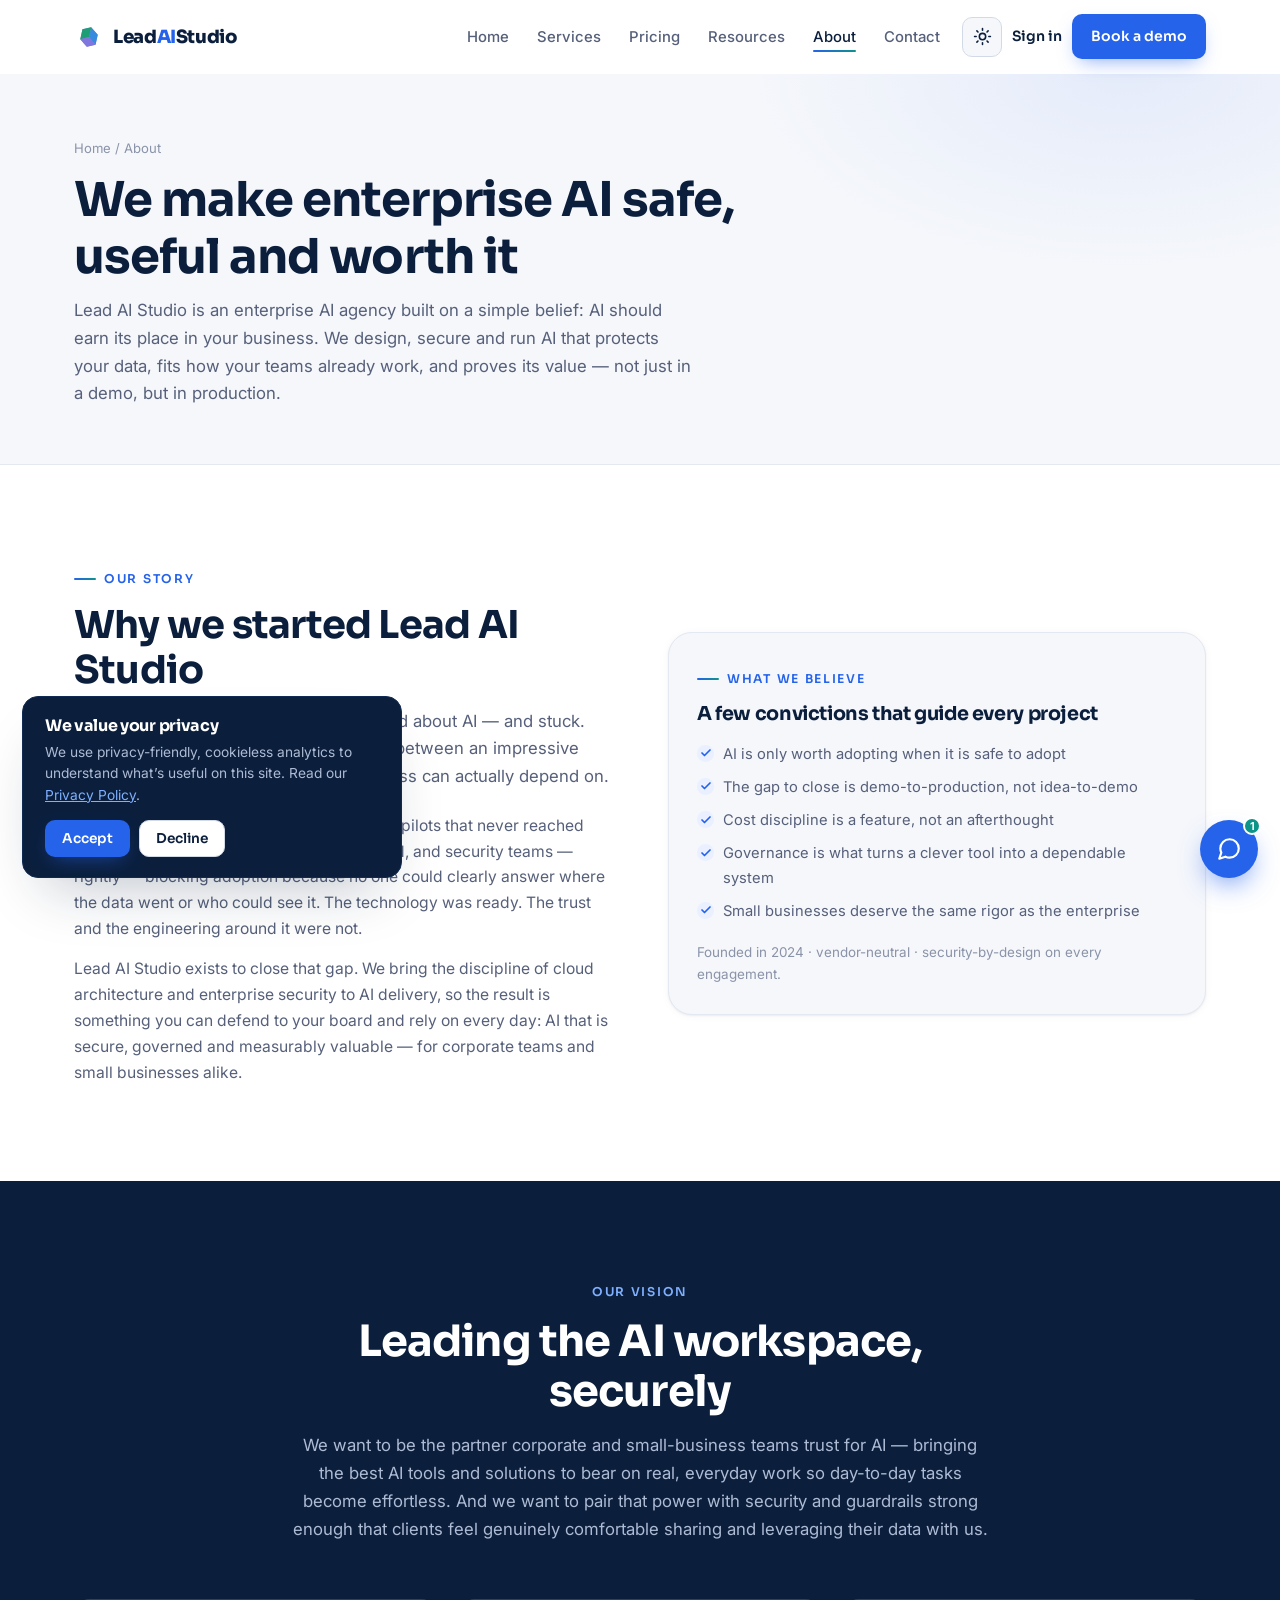
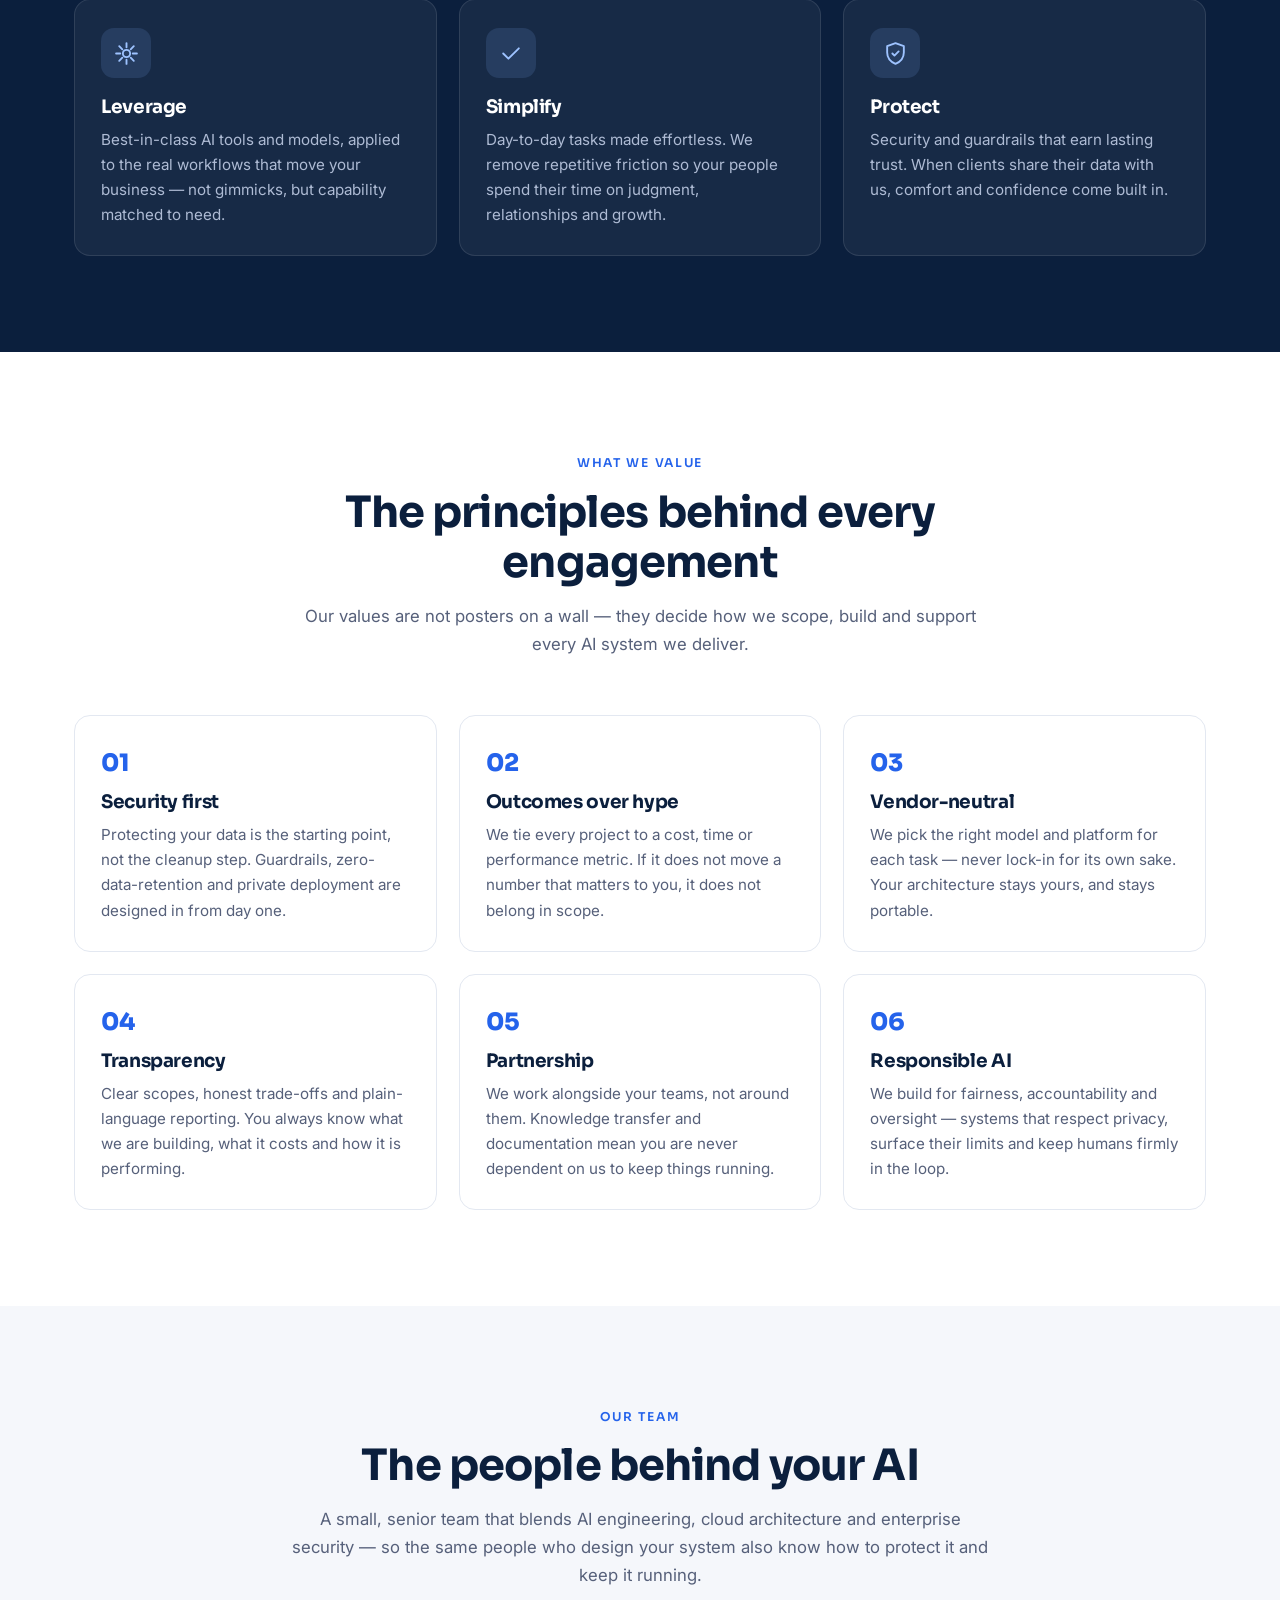
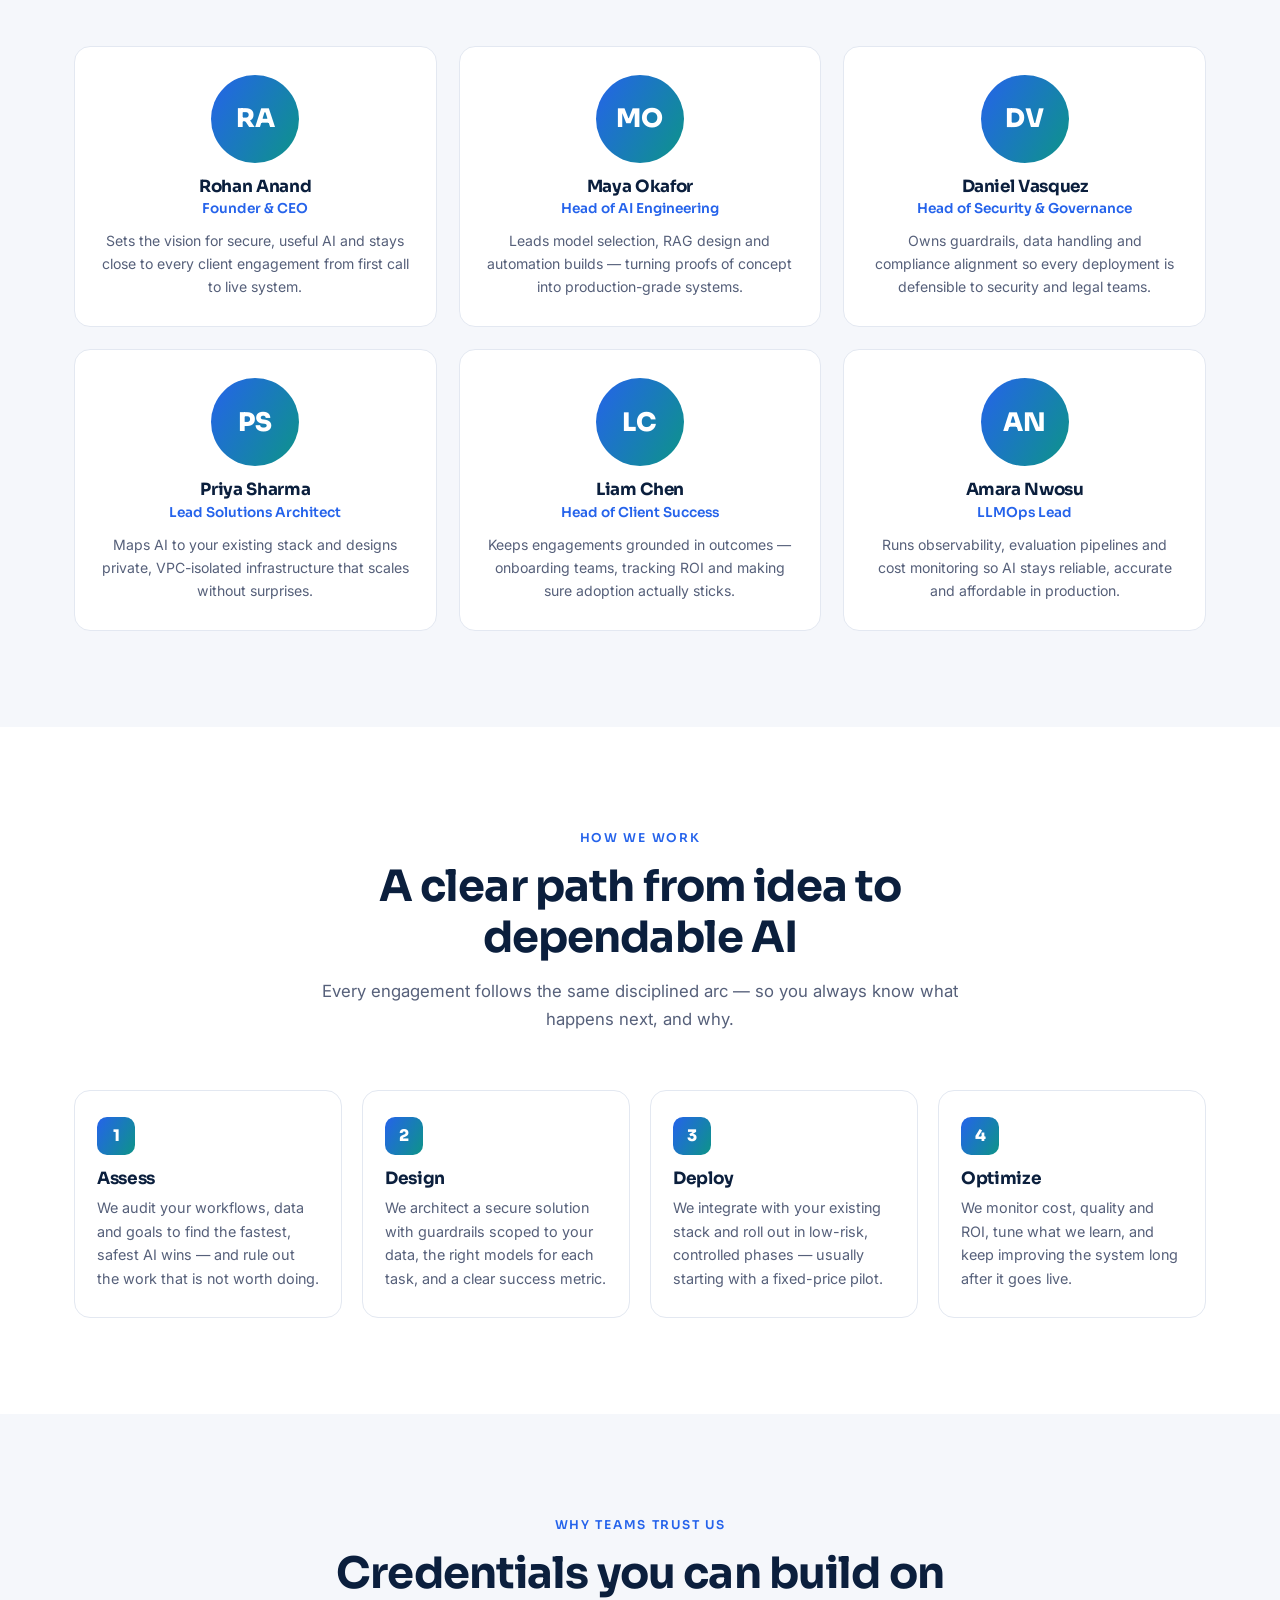
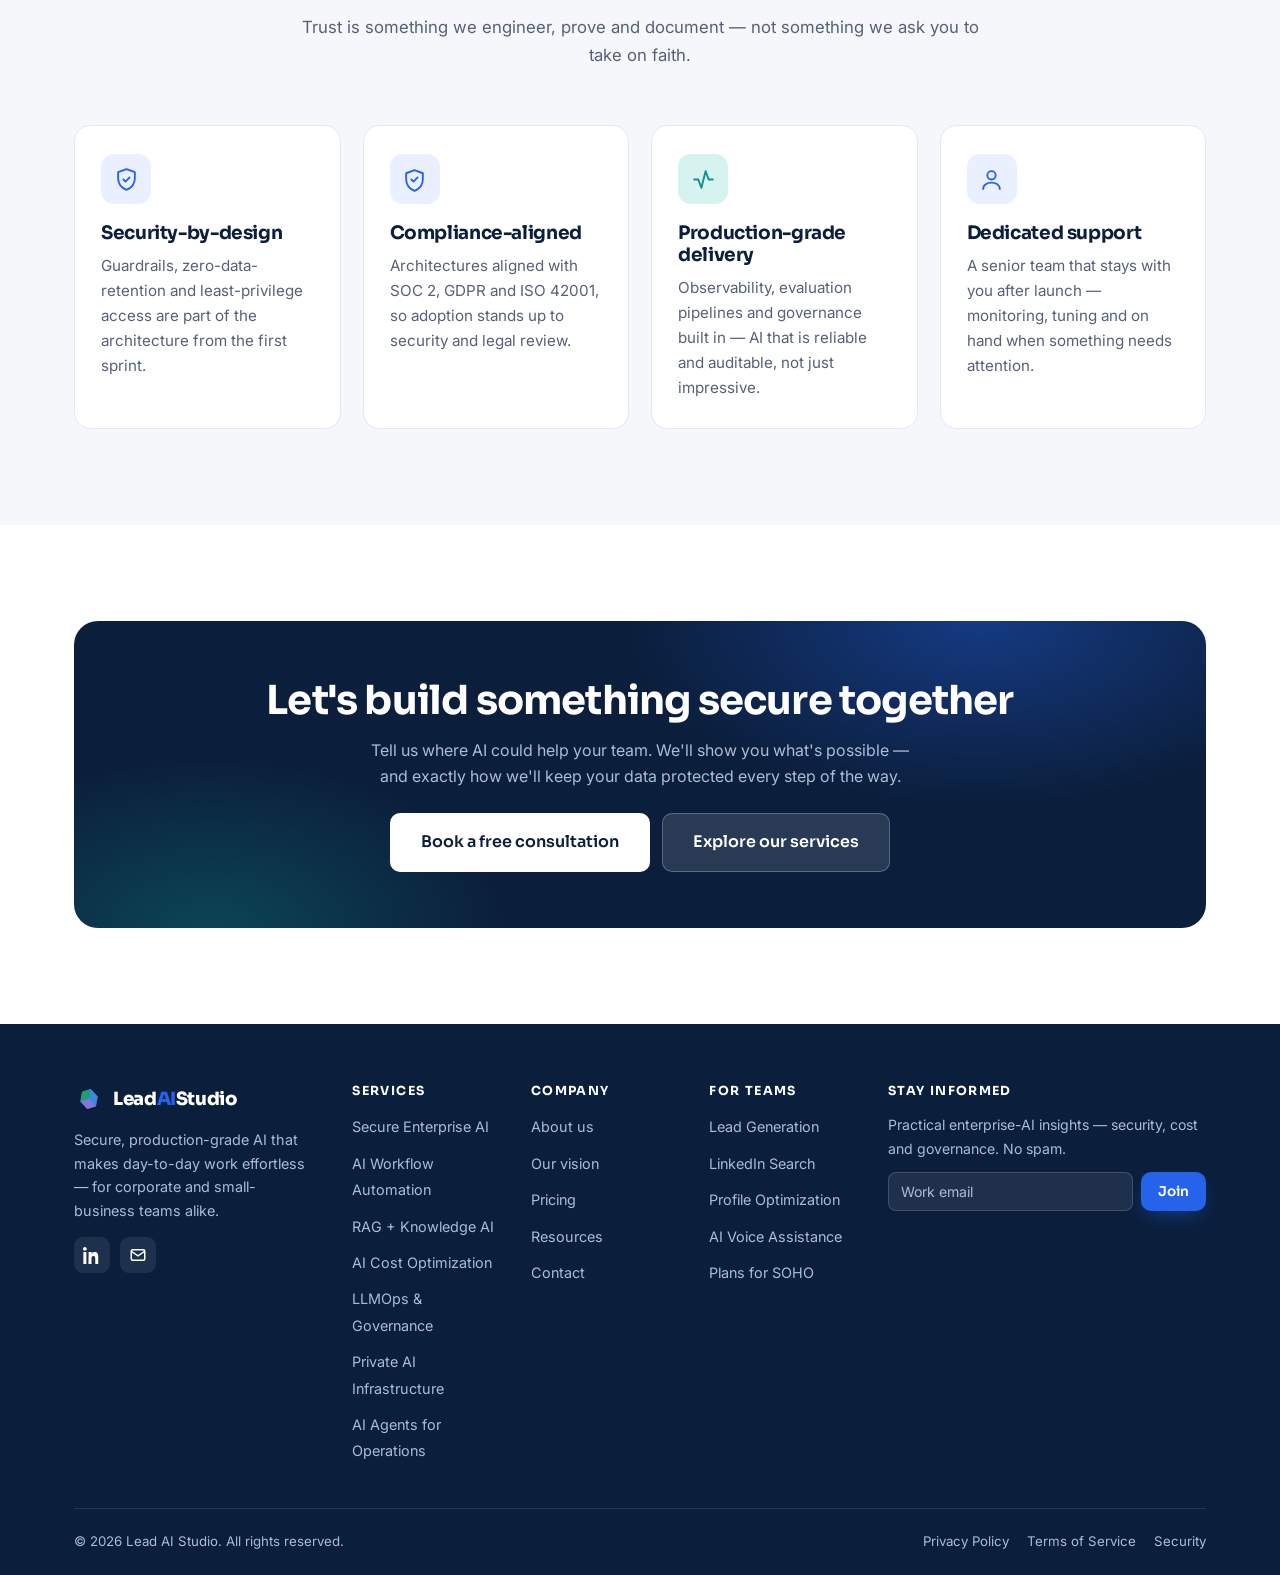
==== commit e7ff4ee1: "Added New UI features" ====
--- a/about.html
+++ b/about.html
@@ -4,6 +4,17 @@
   <meta charset="UTF-8" />
   <meta name="viewport" content="width=device-width, initial-scale=1.0" />
   <meta name="theme-color" content="#0b1f3d" />
+  <script>
+    /* apply saved/system theme before paint — avoids dark-mode flash */
+    (function () {
+      try {
+        var t = localStorage.getItem("theme");
+        if (t === "dark" || (!t && window.matchMedia("(prefers-color-scheme: dark)").matches)) {
+          document.documentElement.setAttribute("data-theme", "dark");
+        }
+      } catch (e) {}
+    })();
+  </script>
 
   <title>About Lead AI Studio | Secure Enterprise AI, Built on Trust</title>
   <meta name="description" content="Meet Lead AI Studio — an enterprise AI agency closing the gap between demo and production with secure, governed, measurably valuable AI for corporate and SOHO teams." />
@@ -63,7 +74,7 @@
       "contactPoint": {
         "@type": "ContactPoint",
         "contactType": "Sales",
-        "email": "hello@leadaistudio.com",
+        "email": "contact@leadaistudio.com",
         "availableLanguage": ["English"]
       }
     }
@@ -78,7 +89,7 @@
   <header class="site-header">
     <div class="container header-inner">
       <a class="brand" href="index.html" aria-label="Lead AI Studio home">
-        <img src="favicon.svg" alt="" width="30" height="30" />
+        <img src="assets/img/logo.svg" alt="" width="30" height="30" />
         <span class="brand-name">Lead<span class="brand-accent">AI</span>Studio</span>
       </a>
       <nav class="nav" aria-label="Primary">
@@ -394,7 +405,7 @@
       <div class="footer-grid">
         <div class="footer-brand">
           <a class="brand" href="index.html" aria-label="Lead AI Studio home">
-            <img src="favicon.svg" alt="" width="30" height="30" />
+            <img src="assets/img/logo.svg" alt="" width="30" height="30" />
             <span class="brand-name">Lead<span class="brand-accent">AI</span>Studio</span>
           </a>
           <p>Secure, production-grade AI that makes day-to-day work effortless — for corporate and small-business teams alike.</p>
@@ -402,7 +413,7 @@
             <a href="https://www.linkedin.com/company/lead-ai-studio" target="_blank" rel="noopener" aria-label="LinkedIn">
               <svg viewBox="0 0 24 24" fill="currentColor"><path d="M4.98 3.5A2.5 2.5 0 1 1 0 3.5a2.5 2.5 0 0 1 4.98 0ZM.5 8h4V24h-4Zm7 0h3.8v2.2h.05c.53-1 1.83-2.2 3.95-2.2 4.2 0 5 2.77 5 6.37V24h-4v-7c0-1.67-.03-3.8-2.32-3.8-2.32 0-2.68 1.8-2.68 3.67V24h-4Z"/></svg>
             </a>
-            <a href="mailto:hello@leadaistudio.com" aria-label="Email">
+            <a href="mailto:contact@leadaistudio.com" aria-label="Email">
               <svg viewBox="0 0 24 24" fill="none" stroke="currentColor" stroke-width="2"><rect x="3" y="5" width="18" height="14" rx="2"/><path d="m3 7 9 6 9-6"/></svg>
             </a>
           </div>
--- a/assets/css/styles.css
+++ b/assets/css/styles.css
@@ -28,6 +28,11 @@
   /* lines */
   --border:    #e3e8f1;
   --border-2:  #d3dae7;
+
+  /* theme-aware surfaces (overridden in dark mode) */
+  --surface:   #ffffff;   /* cards, inputs, panels */
+  --heading:   #0b1f3d;   /* heading + strong text */
+  --header-bg: rgba(255, 255, 255, .9);
 
   --grad:      linear-gradient(120deg, #2563eb 0%, #0d9488 100%);
 
@@ -60,7 +65,7 @@
 a { color: inherit; text-decoration: none; }
 ul { list-style: none; }
 button { font-family: inherit; }
-h1, h2, h3, h4 { font-family: var(--font-head); line-height: 1.18; font-weight: 700; letter-spacing: -0.02em; color: var(--navy); }
+h1, h2, h3, h4 { font-family: var(--font-head); line-height: 1.18; font-weight: 700; letter-spacing: -0.02em; color: var(--heading); }
 ::selection { background: rgba(37, 99, 235, .18); }
 :focus-visible { outline: 2px solid var(--blue); outline-offset: 3px; border-radius: 6px; }
 
@@ -107,11 +112,11 @@
 .btn svg { width: 18px; height: 18px; }
 .btn-primary { background: var(--blue); color: #fff; box-shadow: 0 8px 20px -8px rgba(37, 99, 235, .6); }
 .btn-primary:hover { background: var(--blue-700); transform: translateY(-2px); box-shadow: 0 12px 26px -8px rgba(37, 99, 235, .7); }
-.btn-outline { background: #fff; color: var(--navy); border-color: var(--border-2); }
+.btn-outline { background: var(--surface); color: var(--heading); border-color: var(--border-2); }
 .btn-outline:hover { border-color: var(--blue); color: var(--blue); transform: translateY(-2px); }
 .btn-light { background: rgba(255,255,255,.12); color: #fff; border-color: rgba(255,255,255,.25); }
 .btn-light:hover { background: rgba(255,255,255,.2); transform: translateY(-2px); }
-.btn-white { background: #fff; color: var(--navy); }
+.btn-white { background: #fff; color: #0b1f3d; }
 .btn-white:hover { transform: translateY(-2px); box-shadow: var(--shadow); }
 .btn-block { width: 100%; }
 .btn-sm { padding: 9px 16px; font-size: .85rem; }
@@ -126,7 +131,7 @@
 
 /* ------------------------- header ------------------------- */
 .site-header {
-  position: sticky; top: 0; z-index: 100; background: rgba(255, 255, 255, .9);
+  position: sticky; top: 0; z-index: 100; background: var(--header-bg);
   backdrop-filter: blur(12px); border-bottom: 1px solid transparent;
   transition: border-color .3s, box-shadow .3s;
 }
@@ -134,7 +139,7 @@
 .header-inner { display: flex; align-items: center; gap: 22px; padding: 14px 24px; }
 
 .brand { display: flex; align-items: center; gap: 9px; font-family: var(--font-head); }
-.brand-name { font-weight: 800; font-size: 1.14rem; letter-spacing: -.02em; color: var(--navy); }
+.brand-name { font-weight: 800; font-size: 1.14rem; letter-spacing: -.02em; color: var(--heading); }
 .brand-accent { color: var(--blue); }
 
 .nav { margin-left: auto; }
@@ -143,19 +148,19 @@
   font-size: .93rem; color: var(--slate); font-weight: 500; position: relative; padding: 4px 0;
   transition: color .2s;
 }
-.nav-list a:hover, .nav-list a.active { color: var(--navy); }
+.nav-list a:hover, .nav-list a.active { color: var(--heading); }
 .nav-list a.active::after {
   content: ""; position: absolute; left: 0; right: 0; bottom: -2px; height: 2px;
   background: var(--grad); border-radius: 2px;
 }
 .header-actions { display: flex; align-items: center; gap: 10px; }
 .header-actions .btn { padding: 10px 18px; font-size: .88rem; }
-.header-login { font-family: var(--font-head); font-weight: 600; font-size: .88rem; color: var(--navy); }
+.header-login { font-family: var(--font-head); font-weight: 600; font-size: .88rem; color: var(--heading); }
 
 .nav-toggle {
   display: none; flex-direction: column; gap: 5px; background: none; border: 0; cursor: pointer; padding: 6px;
 }
-.nav-toggle span { width: 24px; height: 2px; background: var(--navy); border-radius: 2px; transition: .3s; }
+.nav-toggle span { width: 24px; height: 2px; background: var(--heading); border-radius: 2px; transition: .3s; }
 .nav-toggle[aria-expanded="true"] span:nth-child(1) { transform: translateY(7px) rotate(45deg); }
 .nav-toggle[aria-expanded="true"] span:nth-child(2) { opacity: 0; }
 .nav-toggle[aria-expanded="true"] span:nth-child(3) { transform: translateY(-7px) rotate(-45deg); }
@@ -198,7 +203,7 @@
 .hv-row span { font-size: .86rem; color: var(--on-dark-soft); }
 .hv-row strong { font-family: var(--font-head); font-size: .92rem; color: #fff; }
 .hv-bar { height: 6px; border-radius: 4px; background: rgba(255,255,255,.1); overflow: hidden; }
-.hv-bar i { display: block; height: 100%; background: var(--grad); border-radius: 4px; }
+.hv-bar i { display: block; width: 0; height: 100%; background: var(--grad); border-radius: 4px; }
 .hv-tag { font-size: .72rem; color: #22c55e; font-weight: 600; }
 
 /* ------------------------- trust / logos ------------------------- */
@@ -219,7 +224,7 @@
 .stat { text-align: center; padding: 20px; }
 .stat strong {
   display: block; font-family: var(--font-head); font-size: clamp(2rem, 4vw, 2.8rem);
-  font-weight: 800; color: var(--navy);
+  font-weight: 800; color: var(--heading);
 }
 .stat .gradient-text { -webkit-text-fill-color: transparent; }
 .stat span { font-size: .9rem; color: var(--slate); }
@@ -232,7 +237,7 @@
 .grid-auto { grid-template-columns: repeat(auto-fill, minmax(290px, 1fr)); }
 
 .card {
-  background: #fff; border: 1px solid var(--border); border-radius: var(--radius);
+  background: var(--surface); border: 1px solid var(--border); border-radius: var(--radius);
   padding: 28px 26px; transition: transform .25s var(--ease), box-shadow .25s, border-color .25s;
 }
 .card:hover { transform: translateY(-5px); box-shadow: var(--shadow); border-color: var(--border-2); }
@@ -270,7 +275,7 @@
 
 /* pillar card (services overview) */
 .pillar {
-  display: flex; flex-direction: column; background: #fff; border: 1px solid var(--border);
+  display: flex; flex-direction: column; background: var(--surface); border: 1px solid var(--border);
   border-radius: var(--radius); padding: 26px; position: relative; overflow: hidden;
   transition: transform .25s var(--ease), box-shadow .25s, border-color .25s;
 }
@@ -329,7 +334,7 @@
 /* ------------------------- process steps ------------------------- */
 .steps { display: grid; grid-template-columns: repeat(4, 1fr); gap: 20px; }
 .step {
-  background: #fff; border: 1px solid var(--border); border-radius: var(--radius);
+  background: var(--surface); border: 1px solid var(--border); border-radius: var(--radius);
   padding: 26px 22px; position: relative; transition: transform .25s var(--ease), border-color .25s;
 }
 .step:hover { transform: translateY(-5px); border-color: var(--blue); }
@@ -344,9 +349,9 @@
 /* ------------------------- integrations ------------------------- */
 .integrations { display: grid; grid-template-columns: repeat(auto-fill, minmax(132px, 1fr)); gap: 14px; }
 .integration {
-  display: flex; align-items: center; gap: 10px; background: #fff; border: 1px solid var(--border);
+  display: flex; align-items: center; gap: 10px; background: var(--surface); border: 1px solid var(--border);
   border-radius: var(--radius-sm); padding: 14px 16px; font-family: var(--font-head);
-  font-weight: 600; font-size: .9rem; color: var(--navy);
+  font-weight: 600; font-size: .9rem; color: var(--heading);
   transition: transform .2s var(--ease), box-shadow .2s;
 }
 .integration:hover { transform: translateY(-3px); box-shadow: var(--shadow-sm); }
@@ -354,7 +359,7 @@
 
 /* ------------------------- demo widgets ------------------------- */
 .demo {
-  background: #fff; border: 1px solid var(--border); border-radius: var(--radius);
+  background: var(--surface); border: 1px solid var(--border); border-radius: var(--radius);
   overflow: hidden; box-shadow: var(--shadow-sm);
 }
 .demo-bar {
@@ -374,7 +379,7 @@
 /* chat-style transcript (voice demo) */
 .transcript { display: flex; flex-direction: column; gap: 10px; }
 .bubble { max-width: 84%; padding: 10px 14px; border-radius: 14px; font-size: .9rem; line-height: 1.5; }
-.bubble.ai { background: var(--blue-50); color: var(--navy); border-bottom-left-radius: 4px; align-self: flex-start; }
+.bubble.ai { background: var(--blue-50); color: var(--heading); border-bottom-left-radius: 4px; align-self: flex-start; }
 .bubble.user { background: var(--navy); color: #fff; border-bottom-right-radius: 4px; align-self: flex-end; }
 .bubble.caption { align-self: center; background: none; color: var(--mute); font-size: .8rem; padding: 2px; }
 
@@ -384,7 +389,7 @@
   border: 1px solid var(--border); border-radius: var(--radius-lg); overflow: hidden;
   box-shadow: var(--shadow);
 }
-.roi-inputs { padding: 36px; background: #fff; }
+.roi-inputs { padding: 36px; background: var(--surface); }
 .roi-inputs .field { margin-bottom: 18px; }
 .roi-range { width: 100%; accent-color: var(--blue); }
 .roi-val { font-family: var(--font-head); font-weight: 700; color: var(--blue); }
@@ -414,7 +419,7 @@
 .price-toggle button.active { background: var(--blue); color: #fff; }
 .price-grid { display: grid; grid-template-columns: repeat(3, 1fr); gap: 22px; align-items: start; }
 .price-card {
-  background: #fff; border: 1px solid var(--border); border-radius: var(--radius);
+  background: var(--surface); border: 1px solid var(--border); border-radius: var(--radius);
   padding: 30px 26px; display: flex; flex-direction: column; transition: transform .25s var(--ease), box-shadow .25s;
 }
 .price-card:hover { transform: translateY(-5px); box-shadow: var(--shadow); }
@@ -427,14 +432,14 @@
 }
 .price-card h3 { font-size: 1.2rem; margin-bottom: 4px; }
 .price-card .price-for { color: var(--mute); font-size: .85rem; margin-bottom: 16px; }
-.price-amount { font-family: var(--font-head); font-weight: 800; font-size: 2.4rem; color: var(--navy); }
+.price-amount { font-family: var(--font-head); font-weight: 800; font-size: 2.4rem; color: var(--heading); }
 .price-amount small { font-size: .9rem; font-weight: 500; color: var(--mute); }
 .price-card .feature-list { flex-grow: 1; margin-bottom: 22px; }
 
 /* comparison table */
 .compare { width: 100%; border-collapse: collapse; font-size: .92rem; }
 .compare th, .compare td { padding: 14px 16px; text-align: left; border-bottom: 1px solid var(--border); }
-.compare thead th { font-family: var(--font-head); color: var(--navy); background: var(--bg-soft); }
+.compare thead th { font-family: var(--font-head); color: var(--heading); background: var(--bg-soft); }
 .compare td:not(:first-child) { text-align: center; }
 .compare .yes { color: var(--teal); font-weight: 700; }
 .compare .no { color: var(--mute); }
@@ -454,7 +459,7 @@
 
 /* ------------------------- testimonials ------------------------- */
 .quote {
-  background: #fff; border: 1px solid var(--border); border-radius: var(--radius);
+  background: var(--surface); border: 1px solid var(--border); border-radius: var(--radius);
   padding: 28px; position: relative;
 }
 .quote::before {
@@ -467,12 +472,12 @@
   width: 44px; height: 44px; border-radius: 50%; background: var(--grad);
   display: grid; place-items: center; color: #fff; font-family: var(--font-head); font-weight: 700;
 }
-.quote-by strong { display: block; font-family: var(--font-head); font-size: .92rem; color: var(--navy); }
+.quote-by strong { display: block; font-family: var(--font-head); font-size: .92rem; color: var(--heading); }
 .quote-by span { font-size: .82rem; color: var(--mute); }
 
 /* ------------------------- resources / blog ------------------------- */
 .post-card {
-  display: flex; flex-direction: column; background: #fff; border: 1px solid var(--border);
+  display: flex; flex-direction: column; background: var(--surface); border: 1px solid var(--border);
   border-radius: var(--radius); overflow: hidden; transition: transform .25s var(--ease), box-shadow .25s;
 }
 .post-card:hover { transform: translateY(-5px); box-shadow: var(--shadow); }
@@ -481,7 +486,7 @@
 .post-thumb.alt2 { background: linear-gradient(120deg, #0d9488, #2563eb); }
 .post-thumb span {
   position: absolute; bottom: 12px; left: 14px; background: rgba(255,255,255,.92);
-  color: var(--navy); font-family: var(--font-head); font-weight: 700; font-size: .72rem;
+  color: var(--heading); font-family: var(--font-head); font-weight: 700; font-size: .72rem;
   padding: 4px 10px; border-radius: 6px;
 }
 .post-body { padding: 22px; display: flex; flex-direction: column; flex-grow: 1; }
@@ -491,10 +496,10 @@
 
 /* ------------------------- FAQ ------------------------- */
 .faq-list { display: flex; flex-direction: column; gap: 12px; }
-.faq-item { background: #fff; border: 1px solid var(--border); border-radius: var(--radius-sm); padding: 2px 22px; transition: border-color .25s, box-shadow .25s; }
+.faq-item { background: var(--surface); border: 1px solid var(--border); border-radius: var(--radius-sm); padding: 2px 22px; transition: border-color .25s, box-shadow .25s; }
 .faq-item[open] { border-color: var(--blue); box-shadow: var(--shadow-sm); }
 .faq-item summary {
-  font-family: var(--font-head); font-weight: 600; font-size: 1rem; color: var(--navy);
+  font-family: var(--font-head); font-weight: 600; font-size: 1rem; color: var(--heading);
   padding: 17px 0; cursor: pointer; list-style: none;
   display: flex; justify-content: space-between; align-items: center; gap: 16px;
 }
@@ -510,7 +515,7 @@
 .field { display: flex; flex-direction: column; gap: 6px; }
 .field label { font-family: var(--font-head); font-size: .82rem; font-weight: 600; color: var(--slate); }
 .field input, .field select, .field textarea {
-  font-family: var(--font-body); font-size: .95rem; color: var(--ink); background: #fff;
+  font-family: var(--font-body); font-size: .95rem; color: var(--ink); background: var(--surface);
   border: 1.5px solid var(--border-2); border-radius: 9px; padding: 11px 13px;
   transition: border-color .2s, box-shadow .2s; resize: vertical;
 }
@@ -602,7 +607,7 @@
 .chat-panel {
   position: fixed; bottom: 92px; right: 22px; z-index: 200;
   width: 370px; max-width: calc(100vw - 32px); height: 540px; max-height: calc(100vh - 130px);
-  background: #fff; border: 1px solid var(--border); border-radius: 18px;
+  background: var(--surface); border: 1px solid var(--border); border-radius: 18px;
   box-shadow: var(--shadow-lg); display: flex; flex-direction: column; overflow: hidden;
   opacity: 0; transform: translateY(16px) scale(.98); pointer-events: none;
   transition: opacity .25s var(--ease), transform .25s var(--ease);
@@ -618,16 +623,16 @@
 .chat-header span::before { content: ""; width: 7px; height: 7px; border-radius: 50%; background: #22c55e; }
 .chat-log { flex: 1; overflow-y: auto; padding: 18px; display: flex; flex-direction: column; gap: 12px; background: var(--bg-soft); }
 .chat-msg { max-width: 86%; padding: 10px 13px; border-radius: 13px; font-size: .9rem; line-height: 1.5; }
-.chat-msg.bot { background: #fff; border: 1px solid var(--border); color: var(--ink); align-self: flex-start; border-bottom-left-radius: 4px; }
+.chat-msg.bot { background: var(--surface); border: 1px solid var(--border); color: var(--ink); align-self: flex-start; border-bottom-left-radius: 4px; }
 .chat-msg.user { background: var(--blue); color: #fff; align-self: flex-end; border-bottom-right-radius: 4px; }
-.chat-quick { display: flex; flex-wrap: wrap; gap: 7px; padding: 10px 14px; border-top: 1px solid var(--border); background: #fff; }
+.chat-quick { display: flex; flex-wrap: wrap; gap: 7px; padding: 10px 14px; border-top: 1px solid var(--border); background: var(--surface); }
 .chat-quick button {
-  border: 1px solid var(--border-2); background: #fff; color: var(--blue-700);
+  border: 1px solid var(--border-2); background: var(--surface); color: var(--blue-700);
   font-family: var(--font-head); font-weight: 600; font-size: .8rem; cursor: pointer;
   padding: 7px 12px; border-radius: 999px; transition: background .2s, border-color .2s;
 }
 .chat-quick button:hover { background: var(--blue-50); border-color: var(--blue); }
-.chat-input { display: flex; gap: 8px; padding: 12px 14px; border-top: 1px solid var(--border); background: #fff; }
+.chat-input { display: flex; gap: 8px; padding: 12px 14px; border-top: 1px solid var(--border); background: var(--surface); }
 .chat-input input {
   flex: 1; border: 1.5px solid var(--border-2); border-radius: 999px; padding: 10px 15px;
   font-family: var(--font-body); font-size: .9rem; color: var(--ink);
@@ -644,6 +649,61 @@
 .chat-typing i:nth-child(2) { animation-delay: .2s; }
 .chat-typing i:nth-child(3) { animation-delay: .4s; }
 @keyframes blink { 0%, 60%, 100% { opacity: .25; } 30% { opacity: 1; } }
+
+/* ------------------------- logo marquee carousel ------------------------- */
+.logos-marquee {
+  margin-top: 18px; overflow: hidden;
+  -webkit-mask-image: linear-gradient(90deg, transparent, #000 10%, #000 90%, transparent);
+          mask-image: linear-gradient(90deg, transparent, #000 10%, #000 90%, transparent);
+}
+.logos-track {
+  display: flex; gap: 0 56px; width: max-content;
+  animation: marquee 34s linear infinite;
+}
+.logos-marquee:hover .logos-track,
+.logos-marquee:focus-within .logos-track { animation-play-state: paused; }
+.logos-track .logo-chip { flex-shrink: 0; }
+@keyframes marquee { from { transform: translateX(0); } to { transform: translateX(-50%); } }
+
+/* ------------------------- carousel ------------------------- */
+.carousel { position: relative; }
+.carousel:focus-visible { outline: 2px solid var(--blue); outline-offset: 6px; }
+.carousel-viewport { overflow: hidden; padding: 6px; margin: -6px; }
+.carousel-track {
+  display: flex; transition: transform .55s var(--ease); will-change: transform;
+}
+.carousel-slide { flex: 0 0 100%; min-width: 0; }
+.carousel-arrow {
+  position: absolute; top: 50%; transform: translateY(-50%); z-index: 2;
+  width: 46px; height: 46px; border-radius: 50%; border: 1px solid var(--border-2);
+  background: var(--surface); color: var(--heading); cursor: pointer; display: grid; place-items: center;
+  box-shadow: var(--shadow-sm); transition: background .2s, color .2s, border-color .2s;
+}
+.carousel-arrow:hover { background: var(--blue); color: #fff; border-color: var(--blue); }
+.carousel-arrow.prev { left: -22px; }
+.carousel-arrow.next { right: -22px; }
+.carousel-arrow svg { width: 20px; height: 20px; }
+.carousel-dots { display: flex; justify-content: center; gap: 9px; margin-top: 28px; }
+.carousel-dot {
+  width: 9px; height: 9px; border-radius: 999px; border: 0; padding: 0; cursor: pointer;
+  background: var(--border-2); transition: width .3s var(--ease), background .3s;
+}
+.carousel-dot.active { width: 28px; background: var(--grad); }
+
+/* testimonial carousel — larger featured quote */
+.testi-carousel { max-width: 880px; margin: 0 auto; }
+.testi-carousel .quote { padding: 40px 46px; }
+.testi-carousel .quote p { font-size: 1.12rem; line-height: 1.7; }
+.testi-carousel .quote::before { font-size: 5rem; top: 10px; }
+
+@media (max-width: 980px) {
+  .carousel-arrow.prev { left: 4px; }
+  .carousel-arrow.next { right: 4px; }
+  .testi-carousel .quote { padding: 32px 26px; }
+}
+@media (prefers-reduced-motion: reduce) {
+  .carousel-track { transition: none; }
+}
 
 /* ------------------------- reveal animation ------------------------- */
 .reveal { opacity: 0; transform: translateY(26px); transition: opacity .65s var(--ease), transform .65s var(--ease); }
@@ -677,7 +737,7 @@
   .nav-toggle { display: flex; }
   .nav {
     position: absolute; top: 100%; left: 0; right: 0; margin: 0;
-    background: #fff; border-bottom: 1px solid var(--border);
+    background: var(--surface); border-bottom: 1px solid var(--border);
     max-height: 0; overflow: hidden; transition: max-height .35s var(--ease);
     box-shadow: var(--shadow);
   }
@@ -696,4 +756,173 @@
   .cta-band { padding: 40px 24px; }
   .container { padding: 0 18px; }
   .chat-panel { bottom: 84px; right: 12px; }
-}
+  .cookie-bar { left: 12px; right: 12px; max-width: none; }
+}
+
+/* ===================================================================
+   DARK MODE + new components
+   =================================================================== */
+
+/* smooth theme transition */
+body, .site-header, .card, .pillar, .step, .quote, .price-card, .post-card,
+.faq-item, .integration, .demo, .case-card,
+.field input, .field select, .field textarea {
+  transition: background-color .35s var(--ease), border-color .35s var(--ease), color .35s var(--ease);
+}
+
+:root[data-theme="dark"] {
+  --bg:        #0b1626;
+  --bg-soft:   #101e34;
+  --bg-tint:   #14233d;
+  --ink:       #e6ebf5;
+  --slate:     #aab4c8;
+  --mute:      #7e8aa1;
+  --border:    #213048;
+  --border-2:  #2c3e5c;
+  --surface:   #122138;
+  --heading:   #f4f7fc;
+  --header-bg: rgba(11, 22, 38, .85);
+  --blue-50:   #17284a;
+  --shadow-sm: 0 1px 2px rgba(0, 0, 0, .4), 0 1px 10px rgba(0, 0, 0, .3);
+  --shadow:    0 14px 34px -12px rgba(0, 0, 0, .6);
+  --shadow-lg: 0 32px 64px -24px rgba(0, 0, 0, .75);
+}
+:root[data-theme="dark"] body { color: var(--ink); }
+:root[data-theme="dark"] .card-icon.teal { background: rgba(13, 148, 136, .2); color: #5eead4; }
+:root[data-theme="dark"] .tag-teal { background: rgba(13, 148, 136, .2); color: #5eead4; }
+:root[data-theme="dark"] .tag-amber { background: rgba(217, 119, 6, .2); color: #fbbf24; }
+:root[data-theme="dark"] .post-thumb span { background: rgba(255, 255, 255, .92); }
+:root[data-theme="dark"] .btn-outline { background: var(--surface); }
+:root[data-theme="dark"] img[src$="logo.svg"] { filter: brightness(1.4); }
+
+/* ------------------------- theme toggle ------------------------- */
+.theme-toggle {
+  width: 40px; height: 40px; border-radius: 10px; flex-shrink: 0;
+  display: grid; place-items: center; cursor: pointer;
+  background: var(--bg-soft); border: 1px solid var(--border-2); color: var(--heading);
+  transition: background .2s, color .2s, border-color .2s;
+}
+.theme-toggle:hover { border-color: var(--blue); color: var(--blue); }
+.theme-toggle svg { width: 19px; height: 19px; }
+.theme-toggle .ic-moon { display: none; }
+:root[data-theme="dark"] .theme-toggle .ic-sun { display: none; }
+:root[data-theme="dark"] .theme-toggle .ic-moon { display: block; }
+
+/* ------------------------- scroll progress ------------------------- */
+.scroll-progress {
+  position: fixed; top: 0; left: 0; height: 3px; width: 0; z-index: 300;
+  background: var(--grad); transition: width .12s linear;
+}
+
+/* ------------------------- back to top ------------------------- */
+.to-top {
+  position: fixed; bottom: 92px; right: 28px; z-index: 190;
+  width: 44px; height: 44px; border-radius: 50%; cursor: pointer;
+  background: var(--surface); border: 1px solid var(--border-2); color: var(--heading);
+  display: grid; place-items: center; box-shadow: var(--shadow);
+  opacity: 0; transform: translateY(12px); pointer-events: none;
+  transition: opacity .3s var(--ease), transform .3s var(--ease), background .2s, color .2s;
+}
+.to-top.show { opacity: 1; transform: none; pointer-events: auto; }
+.to-top:hover { background: var(--blue); color: #fff; border-color: var(--blue); }
+.to-top svg { width: 20px; height: 20px; }
+
+/* ------------------------- cookie consent ------------------------- */
+.cookie-bar {
+  position: fixed; bottom: 22px; left: 22px; z-index: 250; max-width: 380px;
+  background: var(--navy); color: var(--on-dark-soft); border: 1px solid var(--navy-2);
+  border-radius: 16px; padding: 20px 22px; box-shadow: var(--shadow-lg);
+  transform: translateY(160%); transition: transform .45s var(--ease);
+}
+.cookie-bar.show { transform: none; }
+.cookie-bar h4 { color: #fff; font-size: 1rem; margin-bottom: 6px; }
+.cookie-bar p { font-size: .86rem; line-height: 1.55; margin-bottom: 14px; }
+.cookie-bar p a { color: #7fb0ff; text-decoration: underline; }
+.cookie-actions { display: flex; gap: 9px; flex-wrap: wrap; }
+.cookie-actions .btn { padding: 9px 16px; font-size: .85rem; }
+
+/* ------------------------- case studies ------------------------- */
+.case-grid { display: grid; grid-template-columns: repeat(3, 1fr); gap: 22px; }
+.case-card {
+  display: flex; flex-direction: column; background: var(--surface);
+  border: 1px solid var(--border); border-radius: var(--radius); padding: 26px;
+  transition: transform .25s var(--ease), box-shadow .25s, border-color .25s;
+}
+.case-card:hover { transform: translateY(-5px); box-shadow: var(--shadow); border-color: var(--blue); }
+.case-card h3 { font-size: 1.1rem; margin: 12px 0 8px; }
+.case-card > p { color: var(--slate); font-size: .92rem; flex-grow: 1; }
+.case-metrics { display: flex; gap: 12px; margin-top: 18px; }
+.case-metric {
+  flex: 1; text-align: center; background: var(--bg-soft);
+  border: 1px solid var(--border); border-radius: var(--radius-sm); padding: 14px 8px;
+}
+.case-metric strong {
+  display: block; font-family: var(--font-head); font-weight: 800; font-size: 1.45rem; color: var(--heading);
+}
+.case-metric.win strong { color: var(--teal); }
+.case-metric span { font-size: .72rem; color: var(--mute); }
+
+/* ------------------------- video / product tour ------------------------- */
+.video-card {
+  position: relative; border-radius: var(--radius-lg); overflow: hidden; cursor: pointer;
+  aspect-ratio: 16 / 9; border: 1px solid var(--border);
+  background: linear-gradient(125deg, #0b1f3d 0%, #1d4ed8 55%, #0d9488 120%);
+  display: grid; place-items: center; box-shadow: var(--shadow);
+}
+.video-card::after {
+  content: ""; position: absolute; inset: 0;
+  background: radial-gradient(420px 240px at 50% 46%, rgba(255,255,255,.16), transparent 70%);
+}
+.video-card .vc-label {
+  position: absolute; bottom: 18px; left: 22px; z-index: 2; color: #fff;
+  font-family: var(--font-head); font-weight: 700; font-size: 1.05rem;
+}
+.video-play {
+  position: relative; z-index: 2; width: 84px; height: 84px; border-radius: 50%;
+  background: rgba(255, 255, 255, .95); display: grid; place-items: center;
+  box-shadow: 0 12px 34px -8px rgba(0, 0, 0, .5); transition: transform .25s var(--ease);
+}
+.video-card:hover .video-play { transform: scale(1.08); }
+.video-play::before {
+  content: ""; width: 0; height: 0; margin-left: 6px;
+  border-style: solid; border-width: 14px 0 14px 24px;
+  border-color: transparent transparent transparent var(--blue);
+}
+.video-modal {
+  position: fixed; inset: 0; z-index: 400; background: rgba(4, 9, 18, .82);
+  display: grid; place-items: center; padding: 24px;
+  opacity: 0; pointer-events: none; transition: opacity .3s var(--ease);
+}
+.video-modal.open { opacity: 1; pointer-events: auto; }
+.vm-inner { width: min(940px, 94vw); aspect-ratio: 16 / 9; position: relative; }
+.vm-inner iframe { width: 100%; height: 100%; border: 0; border-radius: 14px; }
+.vm-close {
+  position: absolute; top: -46px; right: 0; width: 38px; height: 38px; border-radius: 50%;
+  border: 0; cursor: pointer; background: rgba(255, 255, 255, .15); color: #fff;
+  display: grid; place-items: center;
+}
+.vm-close:hover { background: rgba(255, 255, 255, .28); }
+.vm-close svg { width: 20px; height: 20px; }
+
+/* ------------------------- calendar embed ------------------------- */
+.cal-embed {
+  background: var(--surface); border: 1px solid var(--border);
+  border-radius: var(--radius-lg); overflow: hidden; box-shadow: var(--shadow-sm);
+  min-height: 640px;
+}
+.cal-fallback { padding: 40px 28px; text-align: center; }
+.cal-fallback .card-icon { margin: 0 auto 16px; }
+
+@media (max-width: 1000px) {
+  .case-grid { grid-template-columns: 1fr; max-width: 460px; margin: 0 auto; }
+}
+
+/* ------------------------- legal / policy pages ------------------------- */
+.legal .updated { color: var(--mute); font-size: .85rem; margin-bottom: 30px; }
+.legal h2 { font-size: 1.32rem; margin: 38px 0 12px; }
+.legal h2:first-of-type { margin-top: 0; }
+.legal p { color: var(--slate); margin-bottom: 13px; }
+.legal ul { margin: 0 0 16px; padding-left: 22px; list-style: disc; }
+.legal ul li { color: var(--slate); margin-bottom: 7px; }
+.legal a { color: var(--blue); font-weight: 600; }
+.legal strong { color: var(--heading); }
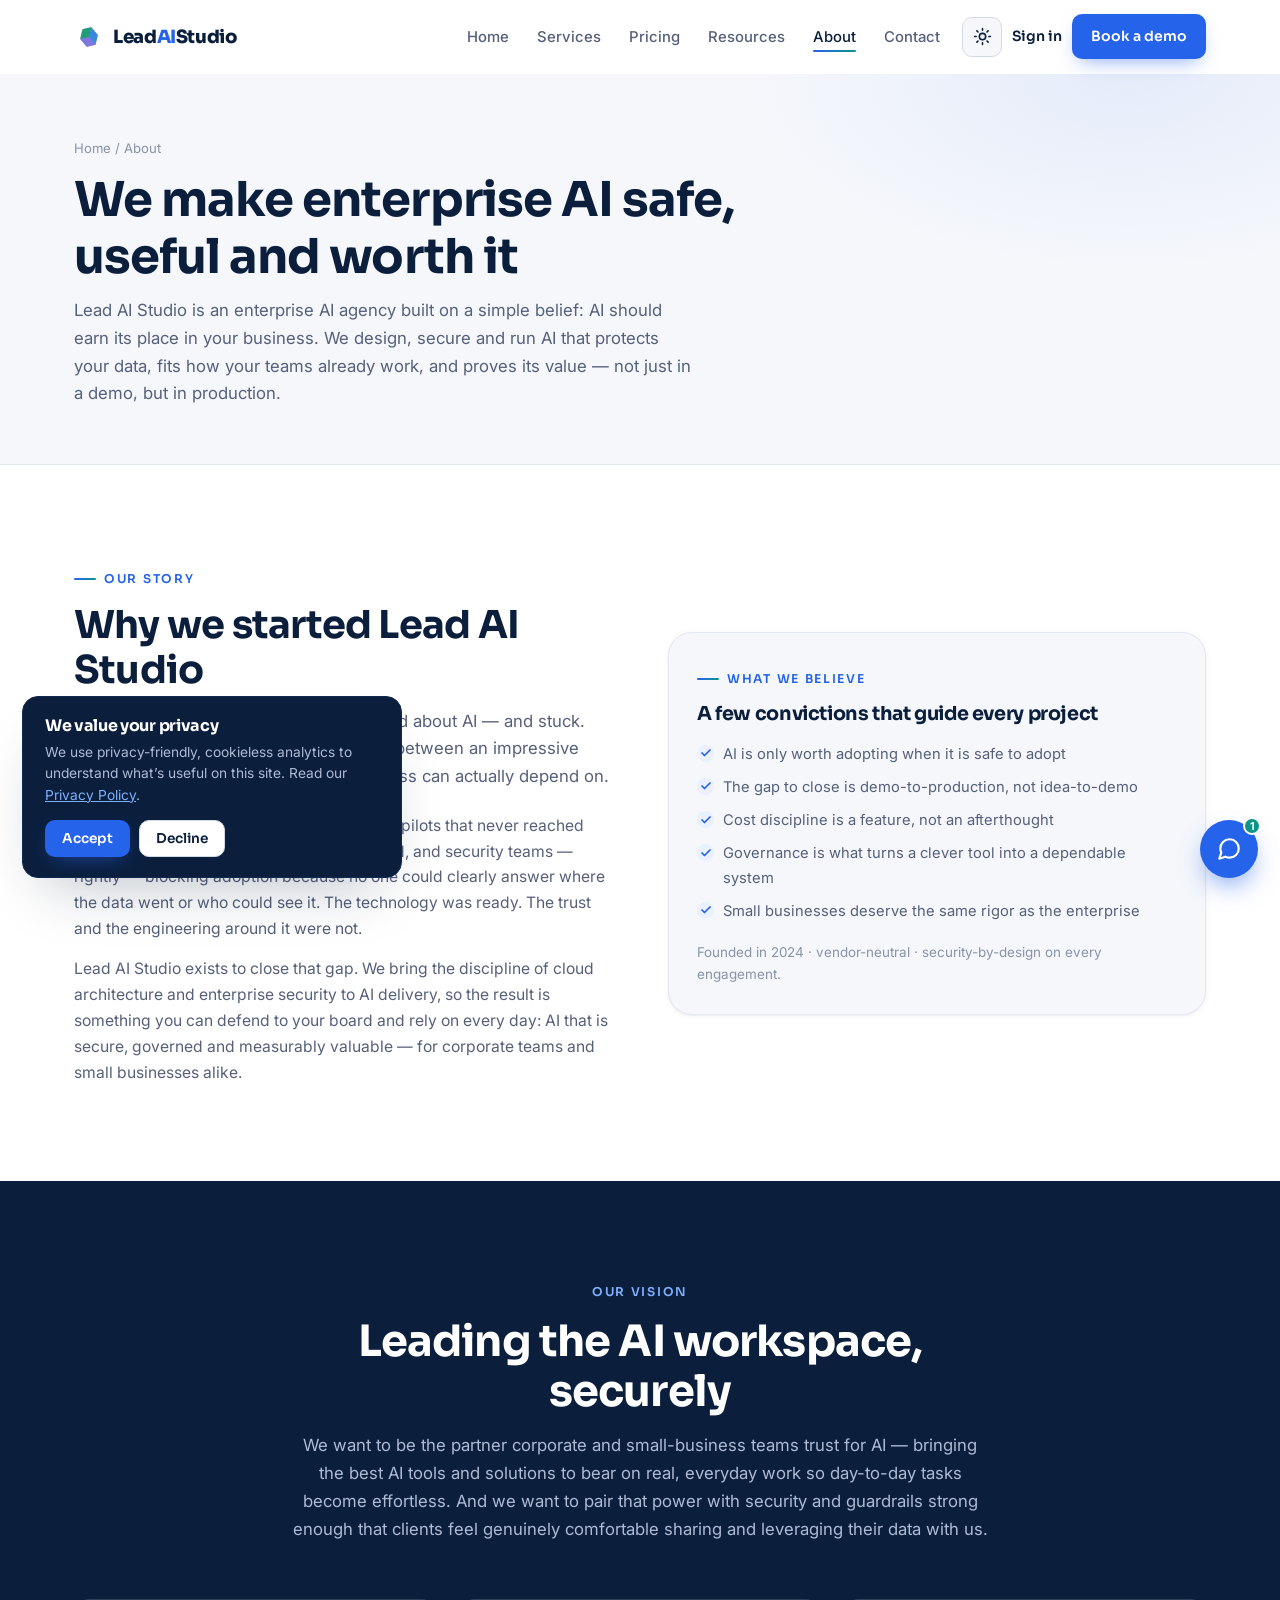
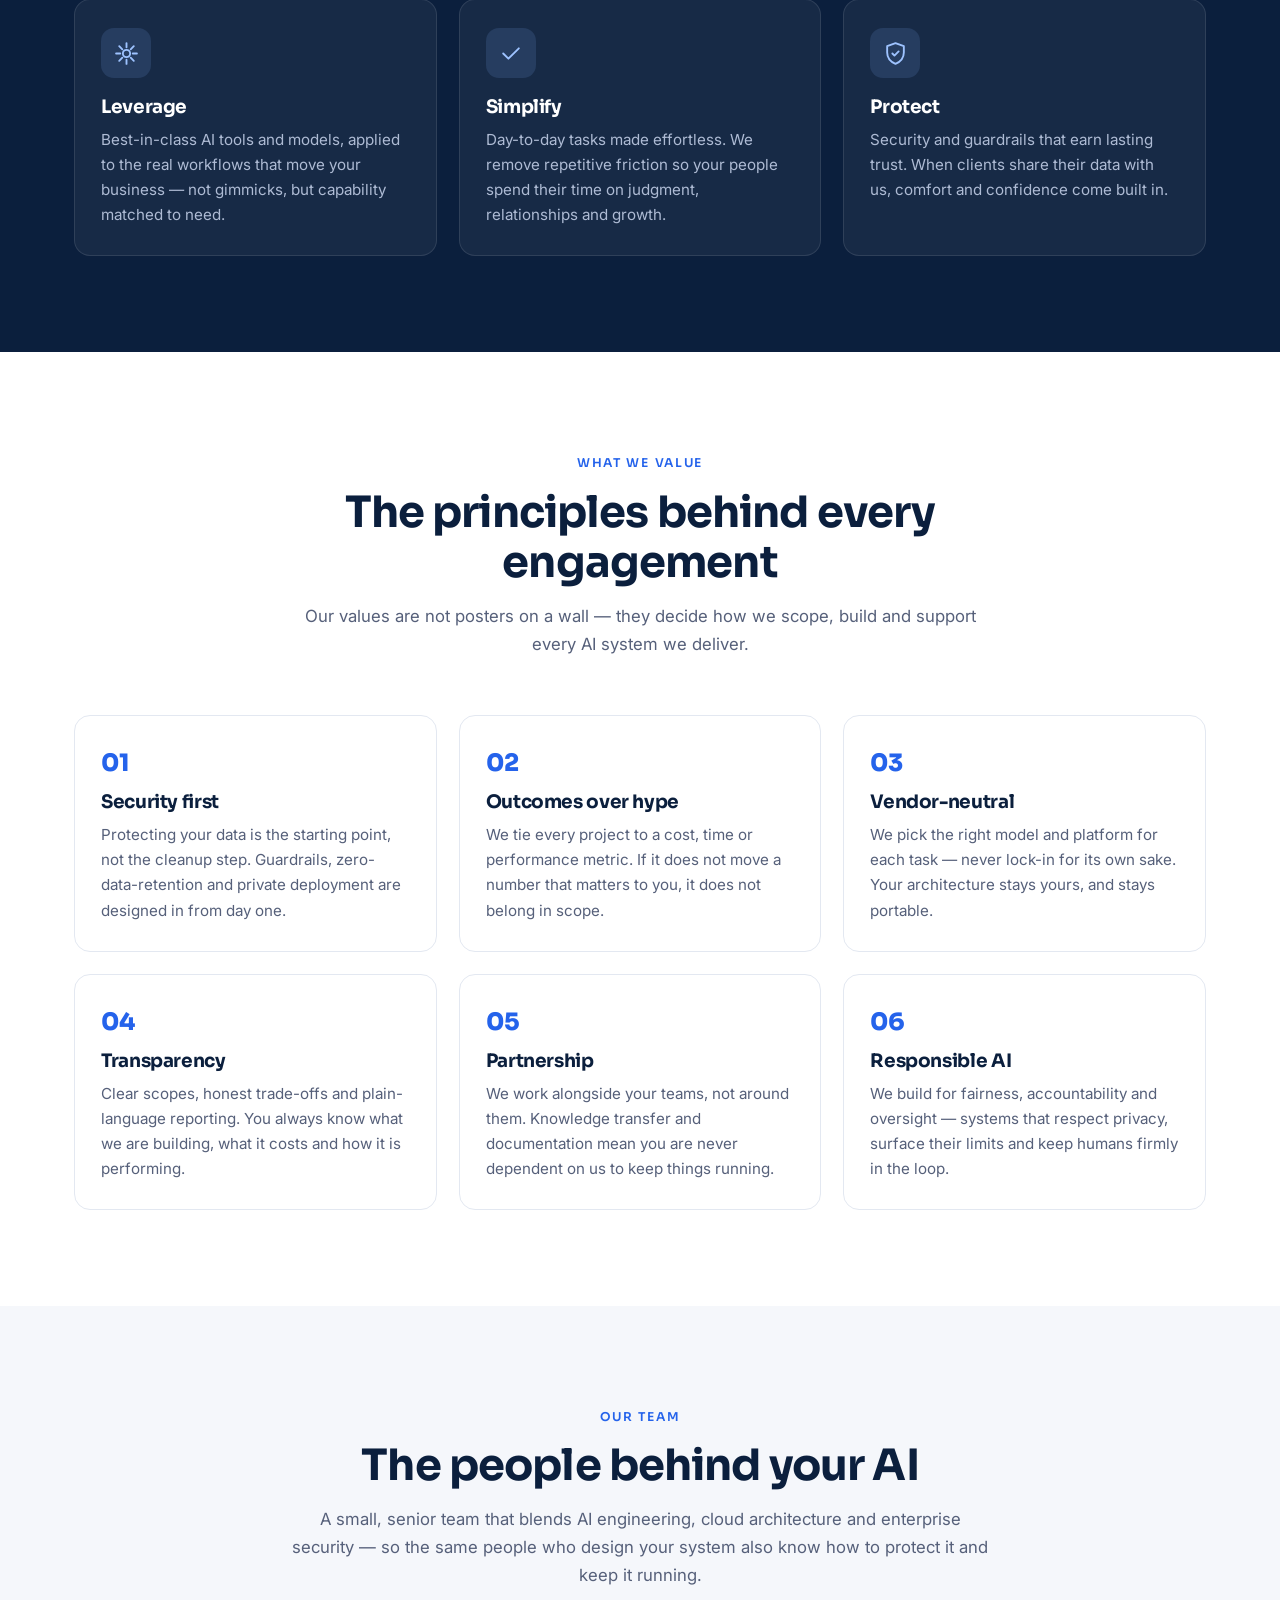
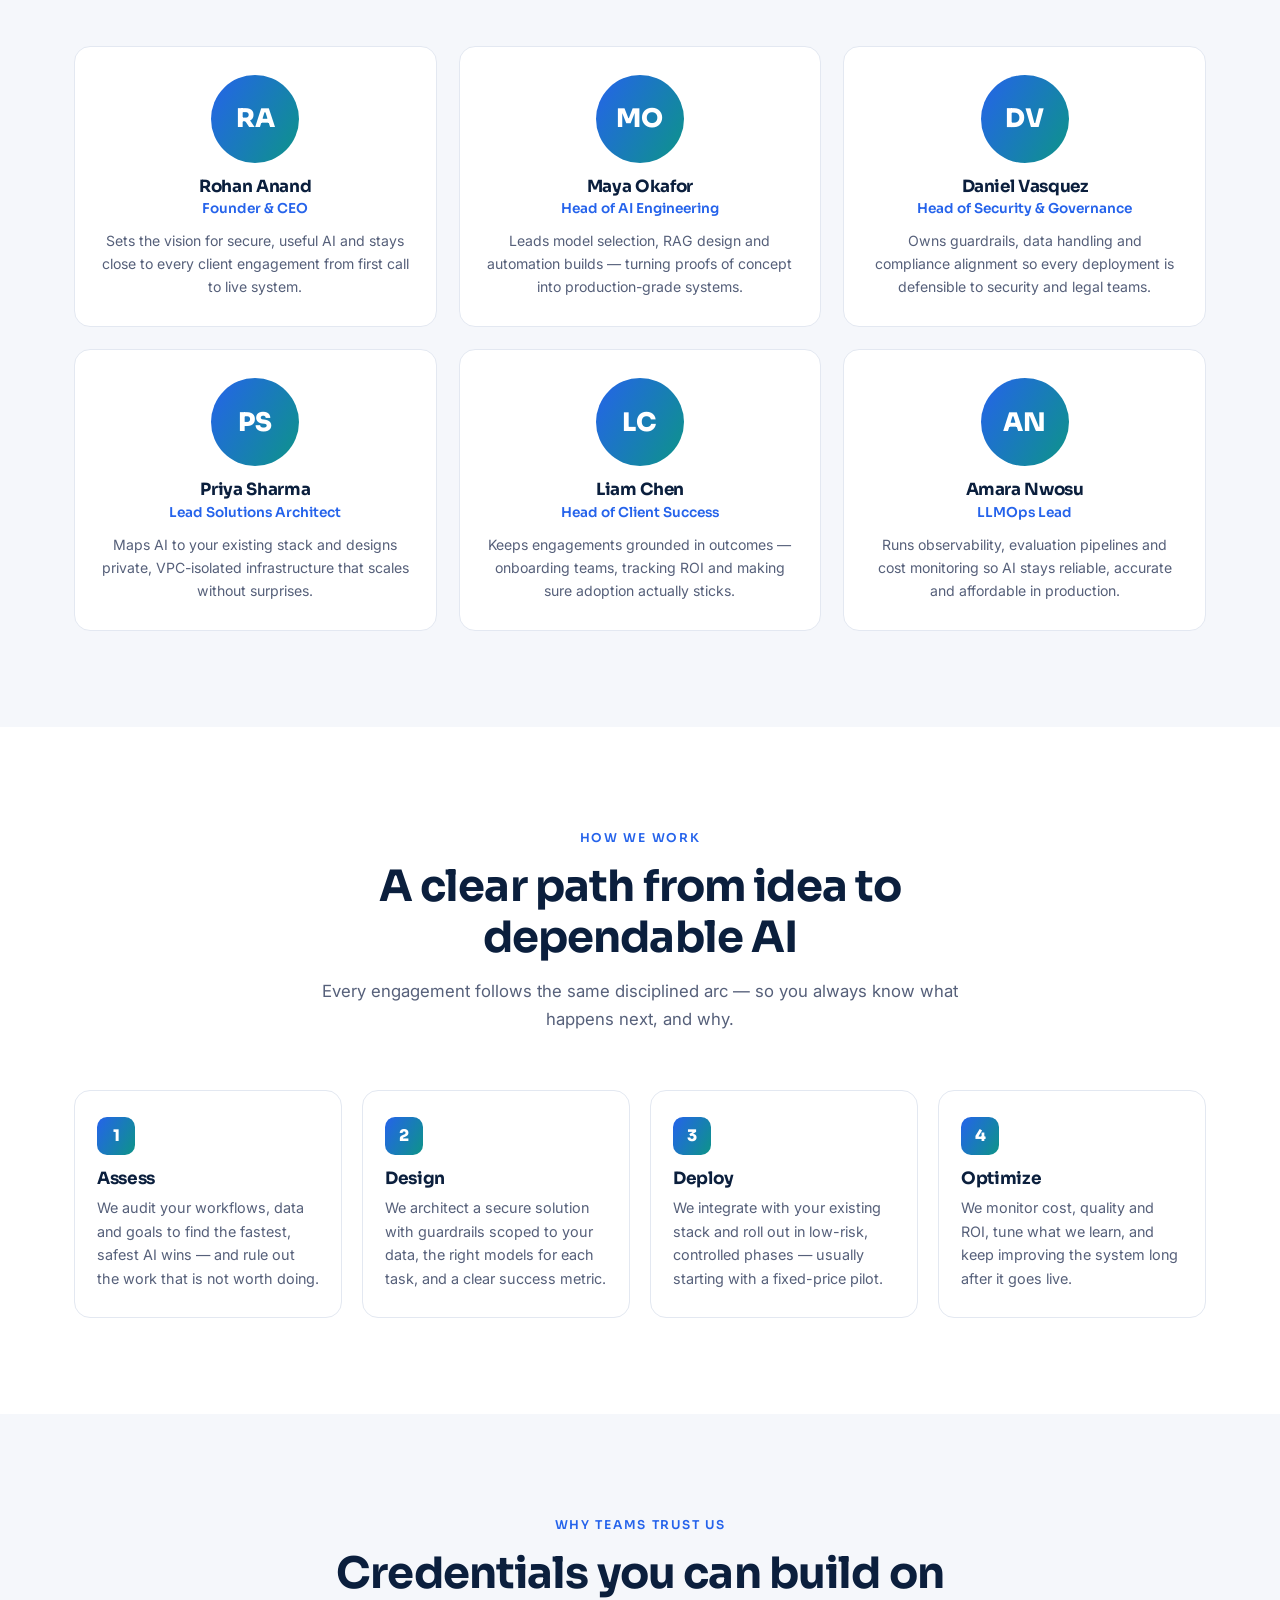
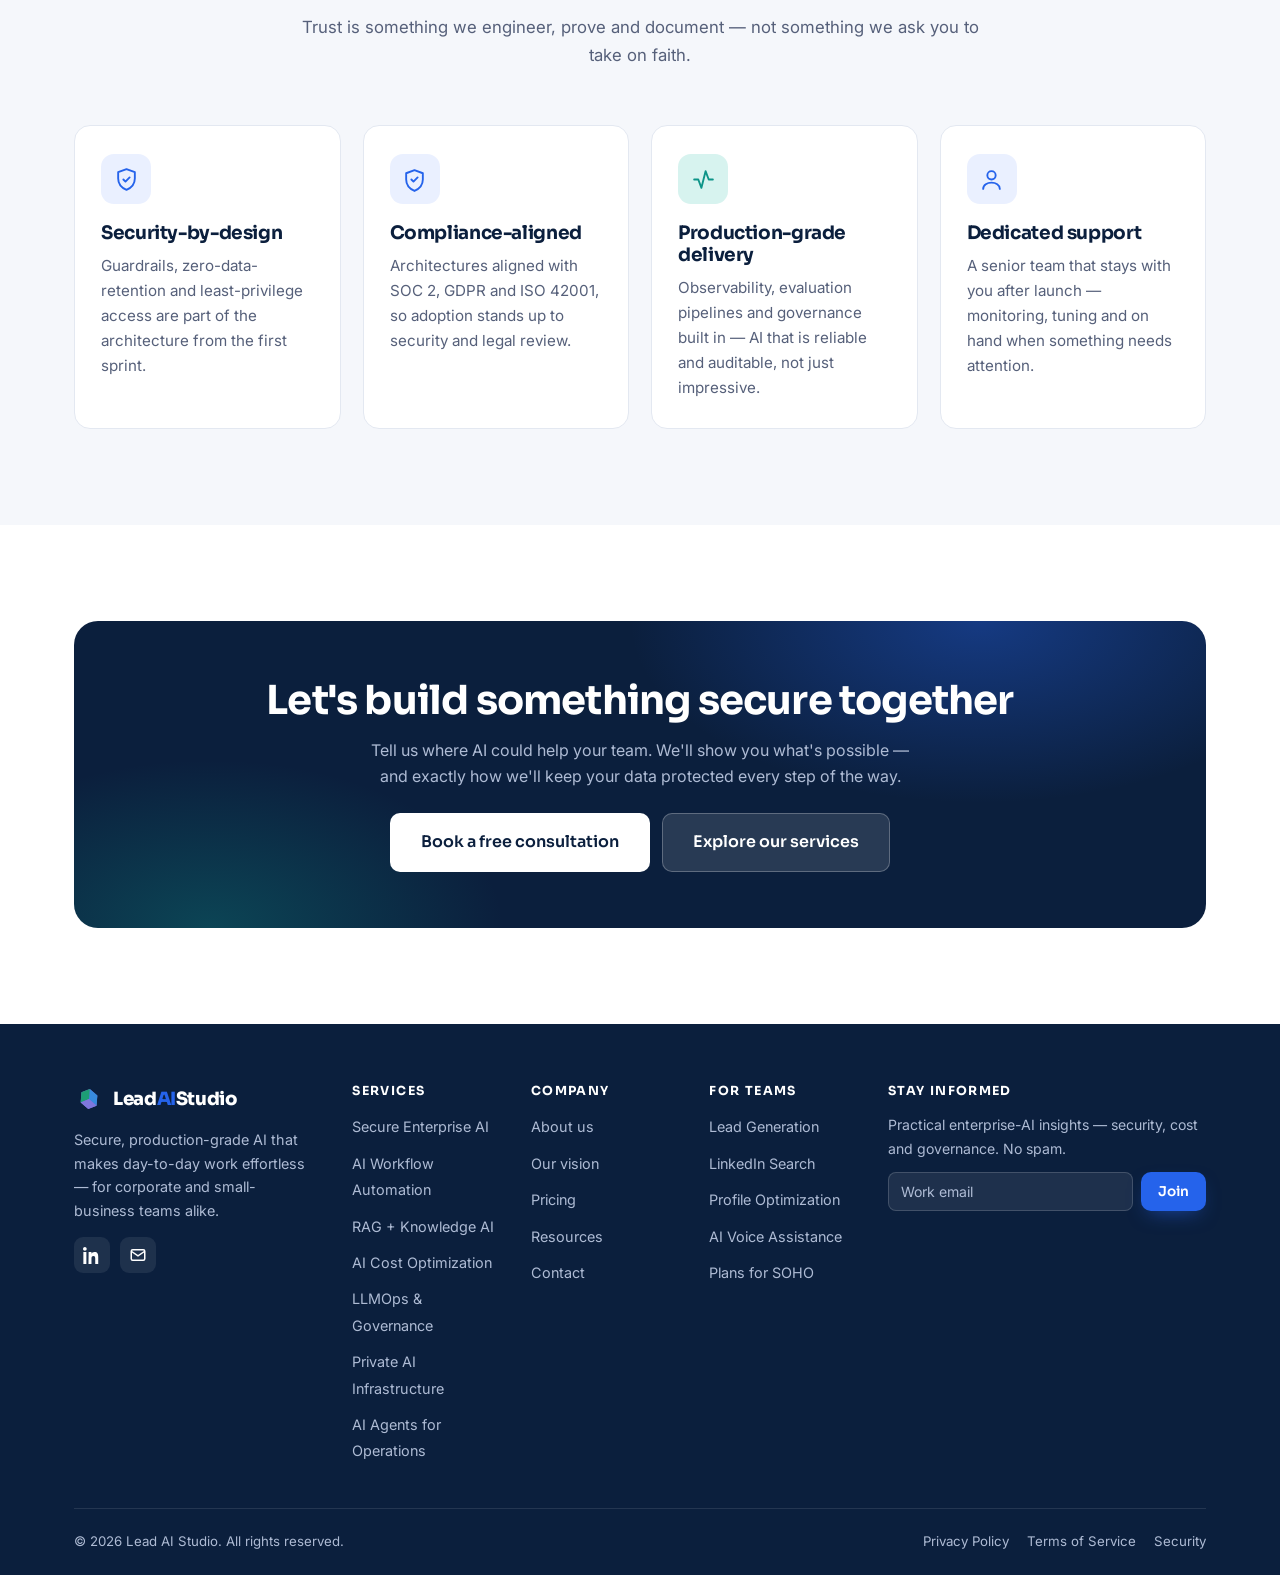
==== commit 8b17049d: "Netlify Email Int" ====
--- a/about.html
+++ b/about.html
@@ -453,8 +453,10 @@
         <div class="footer-col footer-news">
           <h3>Stay informed</h3>
           <p>Practical enterprise-AI insights — security, cost and governance. No spam.</p>
-          <form data-validate data-success="You're subscribed — thank you!">
-            <input type="email" placeholder="Work email" aria-label="Work email" required />
+          <form name="newsletter" method="POST" data-netlify="true" data-netlify-honeypot="bot-field" data-validate data-success="You're subscribed — thank you!">
+            <input type="hidden" name="form-name" value="newsletter" />
+            <p hidden><label>Skip this field if you are human: <input name="bot-field" /></label></p>
+            <input type="email" name="email" placeholder="Work email" aria-label="Work email" required />
             <button class="btn btn-primary btn-sm" type="submit">Join</button>
           </form>
           <p class="form-note" style="margin-top:8px"></p>
